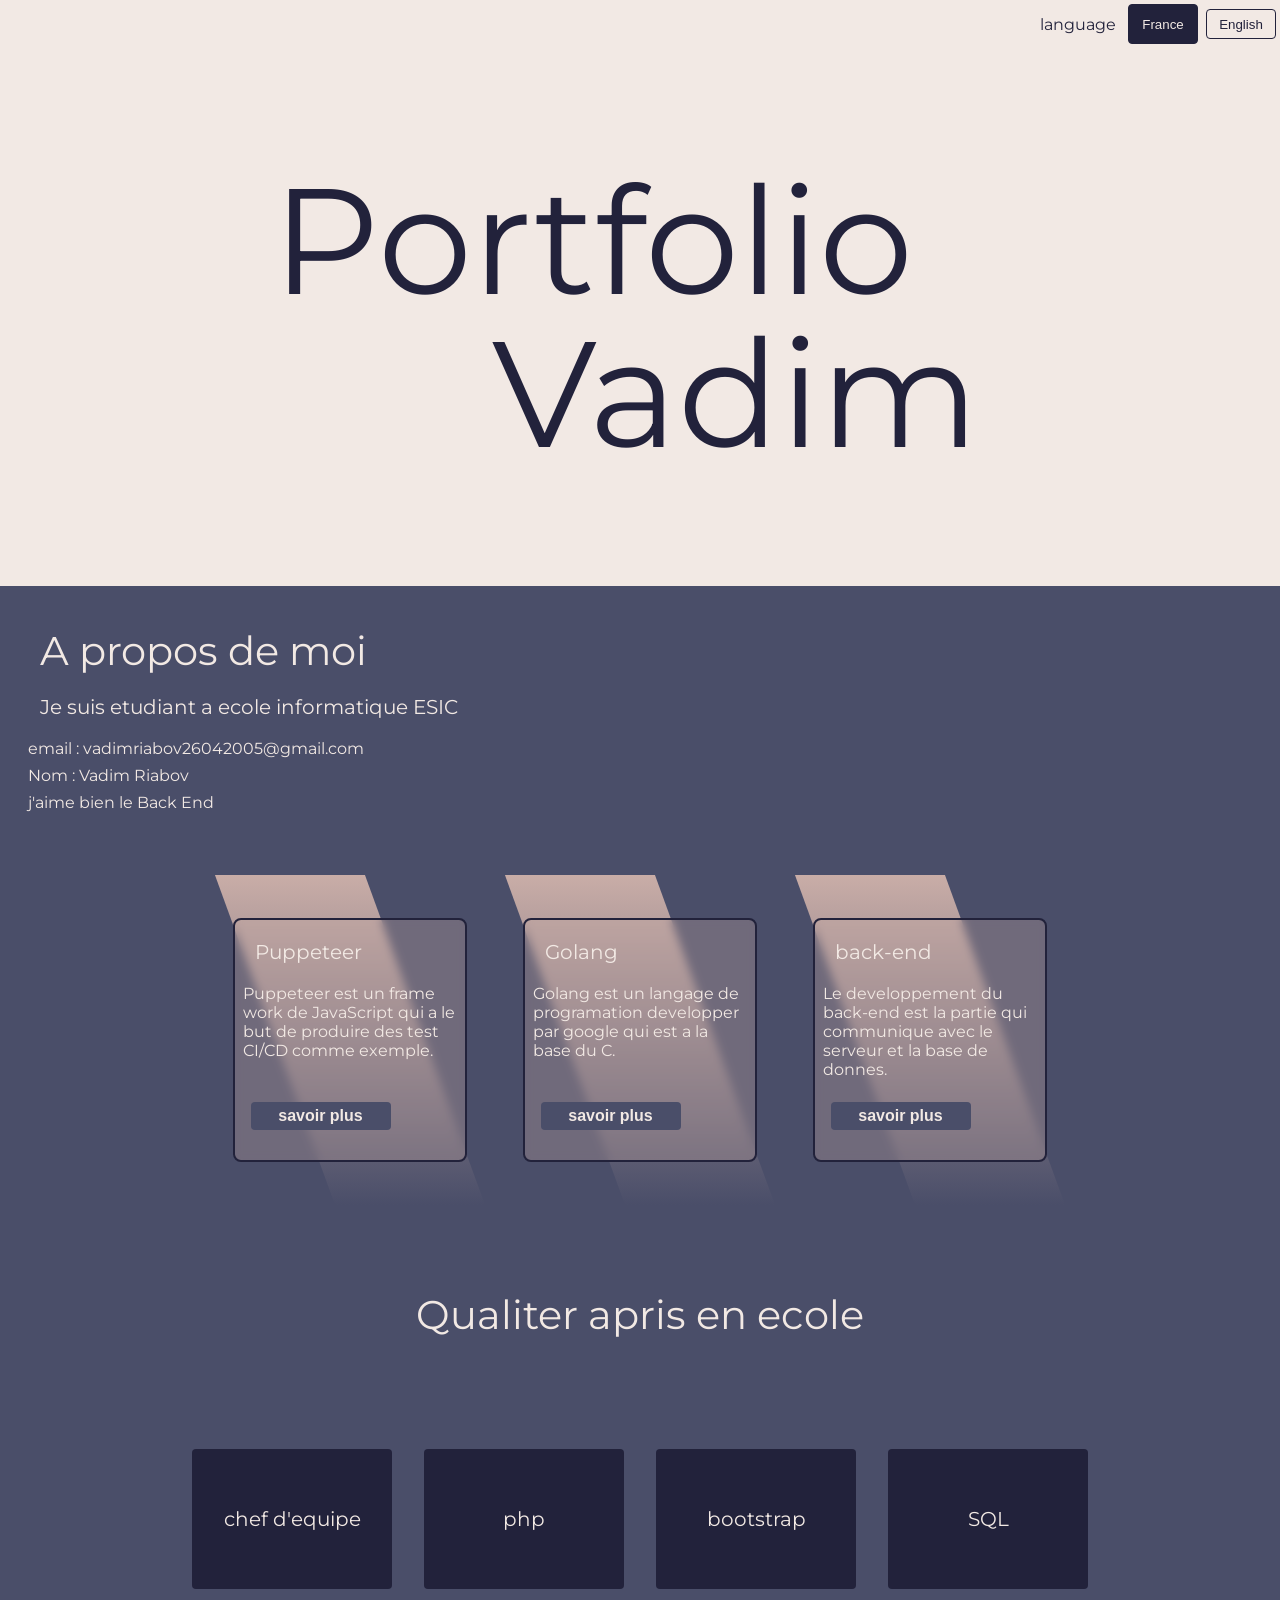
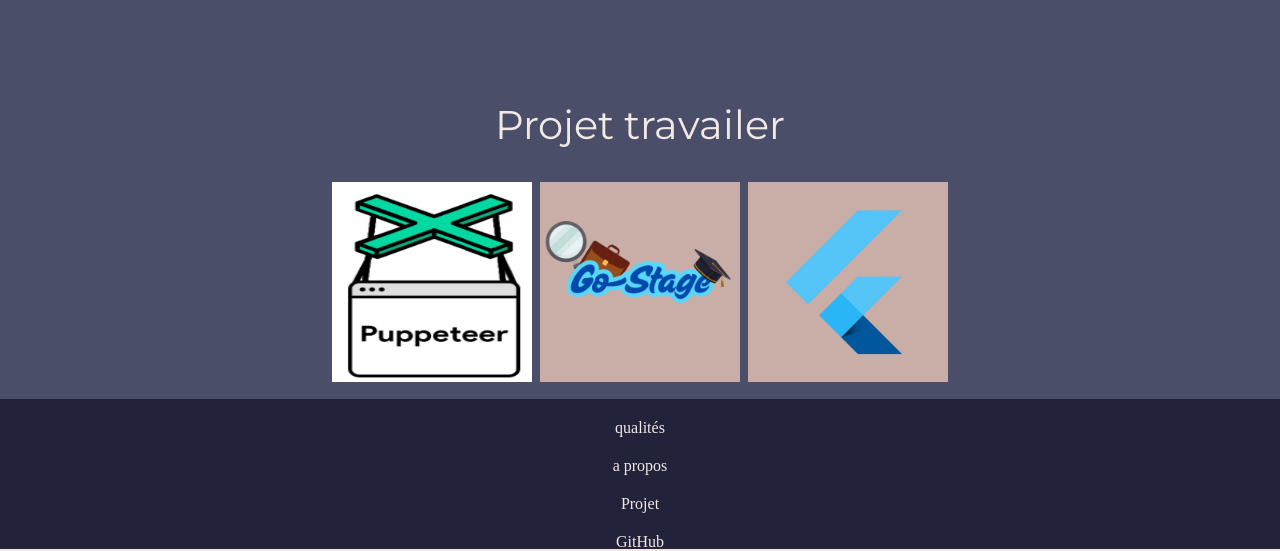
==== index.html @ f51e1f83 "first push" ====
<!DOCTYPE html>
<html lang="en">
  <head>
    <meta charset="UTF-8" />
    <meta name="viewport" content="width=device-width, initial-scale=1.0" />
    <title>Vadim | Portfolio</title>
    <link rel="stylesheet" href="style.css" />
    <link rel="preconnect" href="https://fonts.googleapis.com" />
    <link rel="preconnect" href="https://fonts.gstatic.com" crossorigin />
    <link
      href="https://fonts.googleapis.com/css2?family=Montserrat:ital,wght@0,100..900;1,100..900&display=swap"
      rel="stylesheet"
    />
  </head>
  <body>
    <header>
      <div class="language_div">
        <p class="language">language</p>
        <button
          class="lang-btn active"
          id="fr_button"
          onclick="switchLanguage('FR')"
        >
          France
        </button>
        <button class="lang-btn" id="en_button" onclick="switchLanguage('EN')">
          English
        </button>
      </div>
    </header>
    <div class="title">
      <h1 id="title"></h1>
      <h1 class="name">Vadim</h1>
    </div>

    <main>
      <div class="about_me_back">
        <h2 id="aboutMe"></h2>
        <h3 id="info"></h3>
        <p>email : vadimriabov26042005@gmail.com</p>
        <p id="name"></p>

        <p id="addInfo"></p>
      </div>
      <div class="effect_back1">
        <h2 id="effect_title_1"></h2>
        <div class="effect_parent">
          <div class="effect_card">
            <div class="paralel"></div>
            <div class="opacity_box">
              <h3>Puppeteer</h3>
              <p id="puppeteer_desc" class="p_effect_card"></p>
              <button class="effect_button"><h4 id="read_more"></h4></button>
            </div>
          </div>

          <div class="effect_card">
            <div class="paralel"></div>
            <div class="opacity_box">
              <h3>Golang</h3>
              <p id="golang_desc" class="p_effect_card"></p>
              <button class="effect_button"><h4 id="read_more2"></h4></button>
            </div>
          </div>

          <div class="effect_card">
            <div class="paralel"></div>
            <div class="opacity_box">
              <h3>back-end</h3>
              <p id="backend_desc" class="p_effect_card"></p>
              <button class="effect_button"><h4 id="read_more3"></h4></button>
            </div>
          </div>
        </div>
      </div>

      <div class="quality_back" id="qualiter">
        <h2 id="quality_title_2"></h2>
        <div class="quality_parent">
          <div class="quality"><h3 id="quality1"></h3></div>
          <div class="quality"><h3>php</h3></div>
          <div class="quality"><h3>bootstrap</h3></div>
          <div class="quality"><h3>SQL</h3></div>
        </div>
      </div>

      <div class="project_back" id="projet">
        <h2 id="worked_project"></h2>
        <div class="project_parent">
          <a href="/project/puppeteer_automated_test.html">
            <img
              src="/image/puppeteer_automated_test.png"
              alt="puppeteer logo"
            />
          </a>
          <a href="/project/go_stage.html">
            <img src="/image/gostage.png" alt="gostage logo" />
          </a>
          <a href="/project/clocker.html">
            <img src="/image/clocker.png" alt="clocker logo" />
          </a>
        </div>
      </div>
    </main>

    <footer>
      <li>
        <a id="quality" href="#qualiter" class="lii">qualiter</a>
      </li>
      <li>
        <a id="about" href="#aboutMe">a propos</a>
      </li>
      <li>
        <a id="project" href="#projet">Projet</a>
      </li>
      <li>
        <a id="GitHub" href="https://github.com/Vadim26042005">GitHub</a>
      </li>
    </footer>

    <script>
      const trans = {
        FR: {
          title: "Portfolio",
          aboutMe: "A propos de moi",
          info: "Je suis etudiant a ecole informatique ESIC",
          name: "Nom : Vadim Riabov",
          addInfo: "j'aime bien le Back End",

          quality_title_1: "Qualiter apris en entreprise",

          puppeteer_desc:
            "Puppeteer est un frame work de JavaScript qui a le but de produire des test CI/CD comme exemple.",
          golang_desc:
            "Golang est un langage de programation developper par google qui est a la base du C.",
          backend_desc:
            "Le developpement du back-end est la partie qui communique avec le serveur et la base de donnes.",

          quality_title_2: "Qualiter apris en ecole",
          quality1: "chef d'equipe",
          read_more: "savoir plus",
          read_more2: "savoir plus",
          read_more3: "savoir plus",

          worked_project: "Projet travailer",

          quality: "qualités",
          about: "a propos",
          projetct: "projets",
        },
        EN: {
          title: "Portfolio",
          aboutMe: "About me",
          info: "My name is Vadim I am student in ESIC",
          name: "Name : Vadim Riavoc",

          addInfo: "I like back-end",

          quality_title_1: "Quality aquired in company",

          puppeteer_desc:
            "Puppeteer is a javascript Framework that is designed for web scraping and for making UI test",
          golang_desc:
            "Golang is a google developped language that is based on C",
          backend_desc:
            "Developpement of the well structured back-end (Repositories, services, server and buisness logic)",

          quality_title_1: "Qualities aquired in copmany",
          quality_title_2: "Qualities aquired in school",
          read_more: "read more",
          read_more2: "read more",
          read_more3: "read more",

          worked_project: "Worked project",

          quality: "quality",
          about: "about",
          projetct: "project",
        },
      };

      function applyTrans(lang) {
        const t = trans[lang] || trans.FR;
        for (const id in t) {
          const el = document.getElementById(id);
          if (el) el.textContent = t[id];
        }
      }

      function switchLanguage(lang) {
        applyTrans(lang);
        const btnfr = document.getElementById("fr_button");
        const btnen = document.getElementById("en_button");

        // reset buttons
        btnfr.classList.remove("active");
        btnen.classList.remove("active");

        if (lang === "FR") {
          btnfr.classList.add("active");
        } else if (lang === "EN") {
          btnen.classList.add("active");
        }
      }
      document.addEventListener("DOMContentLoaded", function () {
        switchLanguage("FR");
      });
    </script>
  </body>
</html>
---- style.css ----
/* <weight>: Use a value from 100 to 900 */

body {
    background-color: #F2E9E4;
    margin: 0px;
}
footer {
    background-color: #22223B;
    height: 150px;
}
h1, h2, h3, p {
    color: #F2E9E4;
  font-family: "Montserrat", sans-serif;
  font-optical-sizing: auto;
  font-weight: 400;
  font-style: normal;
}
h1 {
      color: #22223B;
    font-size: 150px;
    display: flex;
    justify-content: center;
}
h2 {
    font-size: 40px;
    margin: 20px;
}
h3 {
    font-size: 20px;
    margin: 20px;
}
h4 {
    font-size: 16px;
    margin: 4px;
}
p {
    margin: 8px;
}
img {
    width: 200px;
    height: 200px;
    margin: 4px;
    background-color: #C9ADA7;
    transition: 0.3s;
}
img:hover {
    transition: 0.3s;
    height: 220px;
    width: 220px;
}
a {
    color: #F2E9E4;
    text-decoration: none;
    margin-top: 20px;
}
main{
    background-color: #4A4E69;
}
li{
    color: #F2E9E4;
    display: flex;
    justify-content: center;
}
.title{
    width: 1220px;

}



/* language */
.language {
    color: #22223B;
    display: flex;    
    justify-content: flex-end
}
.language_div{
    display: flex;
    justify-content: flex-end;
    align-items: center;
}
.lang-btn{
    background-color: #F2E9E4;
    border: solid 1px #22223B;
    width: 70px;
    height: 30px;
    border-radius: 4px;
    margin: 4px;
    cursor: pointer;
    transition: 0.5s;
    color: #22223B;
    text-align: center;
}
.lang-btn.active{
    background-color: #22223B;
    width: 70px;
    height: 40px;
    color: #F2E9E4;
    transition: 0.5s;
}





/* title */
.name {
    margin-top: -130px;
    margin-right: -250px;
}
#title {
    margin-right: 35px;
}


/* about back */
.about_me_back{
    padding: 20px;
}


/* effect card */
.effect_card {
    display: flex;
    justify-content: center;
    align-items: center;
    position: relative;
    max-width: 170px;
    margin: 70px;
}
.paralel {
    width: 150px;
    height: 330px;
    transform: skew(20deg);
    background: linear-gradient(#C9ADA7, #4A4E69);
    position: relative;
    transition: 0.3s;
}
.opacity_box {
    position: absolute;
    width: 230px;
    height: 240px;
    background-color: rgba(201, 173, 167, 0.3);
    backdrop-filter: blur(5px);
    border-radius: 8px;
    border: solid 2px;
    border-color: #22223B;
}
.effect_card:hover .paralel {
   width: 150px;
    height: 330px;
    transform: skew(0deg);
    background: linear-gradient(#C9ADA7, #4A4E69);
}
.effect_button {
    background-color: #4A4E69;
    color: #F2E9E4;
    border-radius: 4px;
    border: 0px;
    height: 28px;
    width: 140px;
    margin-left: 16px;
    cursor: pointer;
}
.effect_button:hover {
    background-color: #C9ADA7;
    color: #22223B;
}
.effect_button:hover h4 {
    color: #22223B;
}
.p_effect_card {
    height: 110px;
}
.effect_parent {
    display: flex;
    align-items: center;
    justify-content: space-around;
    height: 320px;
}
.effect_back1 {
    display: flex;
    flex-direction: column;
    align-items: center;
    background-color: #4A4E69;
    height: 430px;
}




/* quality divs */
.quality_back {
    display: flex;
    flex-direction: column;
    align-items: center;
    background-color: #4A4E69;
    height: 430px;
}
.quality_parent {
    display: flex;
    align-items: center;
    justify-content: space-around;
    height: 320px;
}
.quality {
    margin: 16px;
    width: 200px;
    height: 140px;
    background-color: #22223B;
    border-radius: 4px;
    transition: 0.3s;
    display: flex;
    align-items: center;
    justify-content: center;
}
.quality:hover {
    background-color: #C9ADA7;
    color: #22223B;
    box-shadow: 0px 0px 20px 4px #C9ADA7;
    transition: 0.3s;
}
.quality:hover h3 {
    color: #22223B;
}




/* project divs */
.discription{
    display: flex;
    padding: 16px;
}
.discription_text{
    display: flex;
}
.project_back {
    background-color: #4A4E69;
}
.project_parent {
    display: flex;
    align-items: center;
    justify-content: center;
    height: 250px;
}
.project_prop {
    display: flex;
    flex-direction: column;
}
.project_image {
    width: 200px;
    height: 200px;
    margin-right: 30px;
    background-color: #C9ADA7;
}
.project_image_gost {
    width: 400px;
    height: 200px;
    margin-right: 30px;
    background-color: #C9ADA7;
}
.project_image:hover{
    width: 400px;
    height: 400px;
}
.project_image_gost:hover{
    width: 800px;
    height: 400px;
}
.task{
    background-color: #22223B;
    border-radius: 4px;
    padding: 10px;
    margin: 12px;
}


/* footer */
.back_btn{
    font-family: "Montserrat", sans-serif;
    text-align: center;
    background-color: #C9ADA7;
    color: #22223B;
    cursor: pointer;
    text-decoration: none;
    border-radius: 4px;
    margin-top: 20px;
    margin-bottom: 20px;
    margin-right: 500px;
    margin-left: 500px;
    padding: 20px;
    transition: 0.3s;
}
.back_btn:hover{
    background-color: #22223B;
    color: #C9ADA7;
    transition: 0.3s;
}
.back_btn h3{
    margin: 8px;
}



/* language text */
#project_task {
  white-space: pre-line;
}
#worked_project {
    margin: 0px;
    display: flex;
    justify-content: center;
}



/* badass fk text */
.item1 h1{
  display: inline-block;
  margin: 0 2rem; /* spacing between texts */
  font-size: 3rem;
}
.marquee{
    width: 100%;
  height: 4rem;
    white-space: nowrap;
    position: relative;
    margin-bottom: 40px;
}
.marquee-inner {
  display: inline-block;
  padding-left: 100%; /* pushes text off screen at start */
  animation: marquee 10s linear infinite;
}
.item1, .item2, .item3 {
    display: inline-block;
    position: absolute;
    top: 0;
    left: 0;
    font-size: 3rem;
    opacity: 0; /* caché par défaut */
    animation-fill-mode: both; /* garde les styles du début et de la fin */
}
.item1{
    animation: move-right 8s linear infinite;
    font-weight: 600;
}
.item2{
    font-weight: 300;
    animation: move-left 12s linear infinite;
}
.item3{
    font-weight: 900;
  animation: move-right 10s linear infinite;
}
  @keyframes move-right{
    0%{
        opacity: 0;
        transform: translateX(1920px);
    }
    0.1%{
        opacity:1
    }
    100%{
        opacity: 1;
        transform: translateX(-350px)
    }
}
@keyframes move-left{
    0%{
        opacity: 0;
        transform: translateX(-350px);
    }
    0.1%{
        opacity:1
    }
    100%{
        opacity: 1;
        transform: translateX(1920px)
    }
}
.delay1{
    animation-delay:1.6s
}
.delay2{
    animation-delay:3.2s
}
.delay3{
    animation-delay:4.6s
}
.delay4{
    animation-delay:6.4s
}
.delay4{
    animation-delay:6.4s
}

.delay1_2{
    animation-delay:2.4s
}
.delay2_2{
    animation-delay:4.6s
}
.delay3_2{
    animation-delay:7s
}
.delay4_2{
    animation-delay:9.4s
}
.delay4_2{
    animation-delay:9.4s
}

.delay1_3{
    animation-delay:2.5s
}
.delay2_3{
    animation-delay:5s
}
.delay3_3{
    animation-delay:7.5s
}
.delay4_3{
    animation-delay:10s
}
.delay4_3{
    animation-delay:12.5s
}
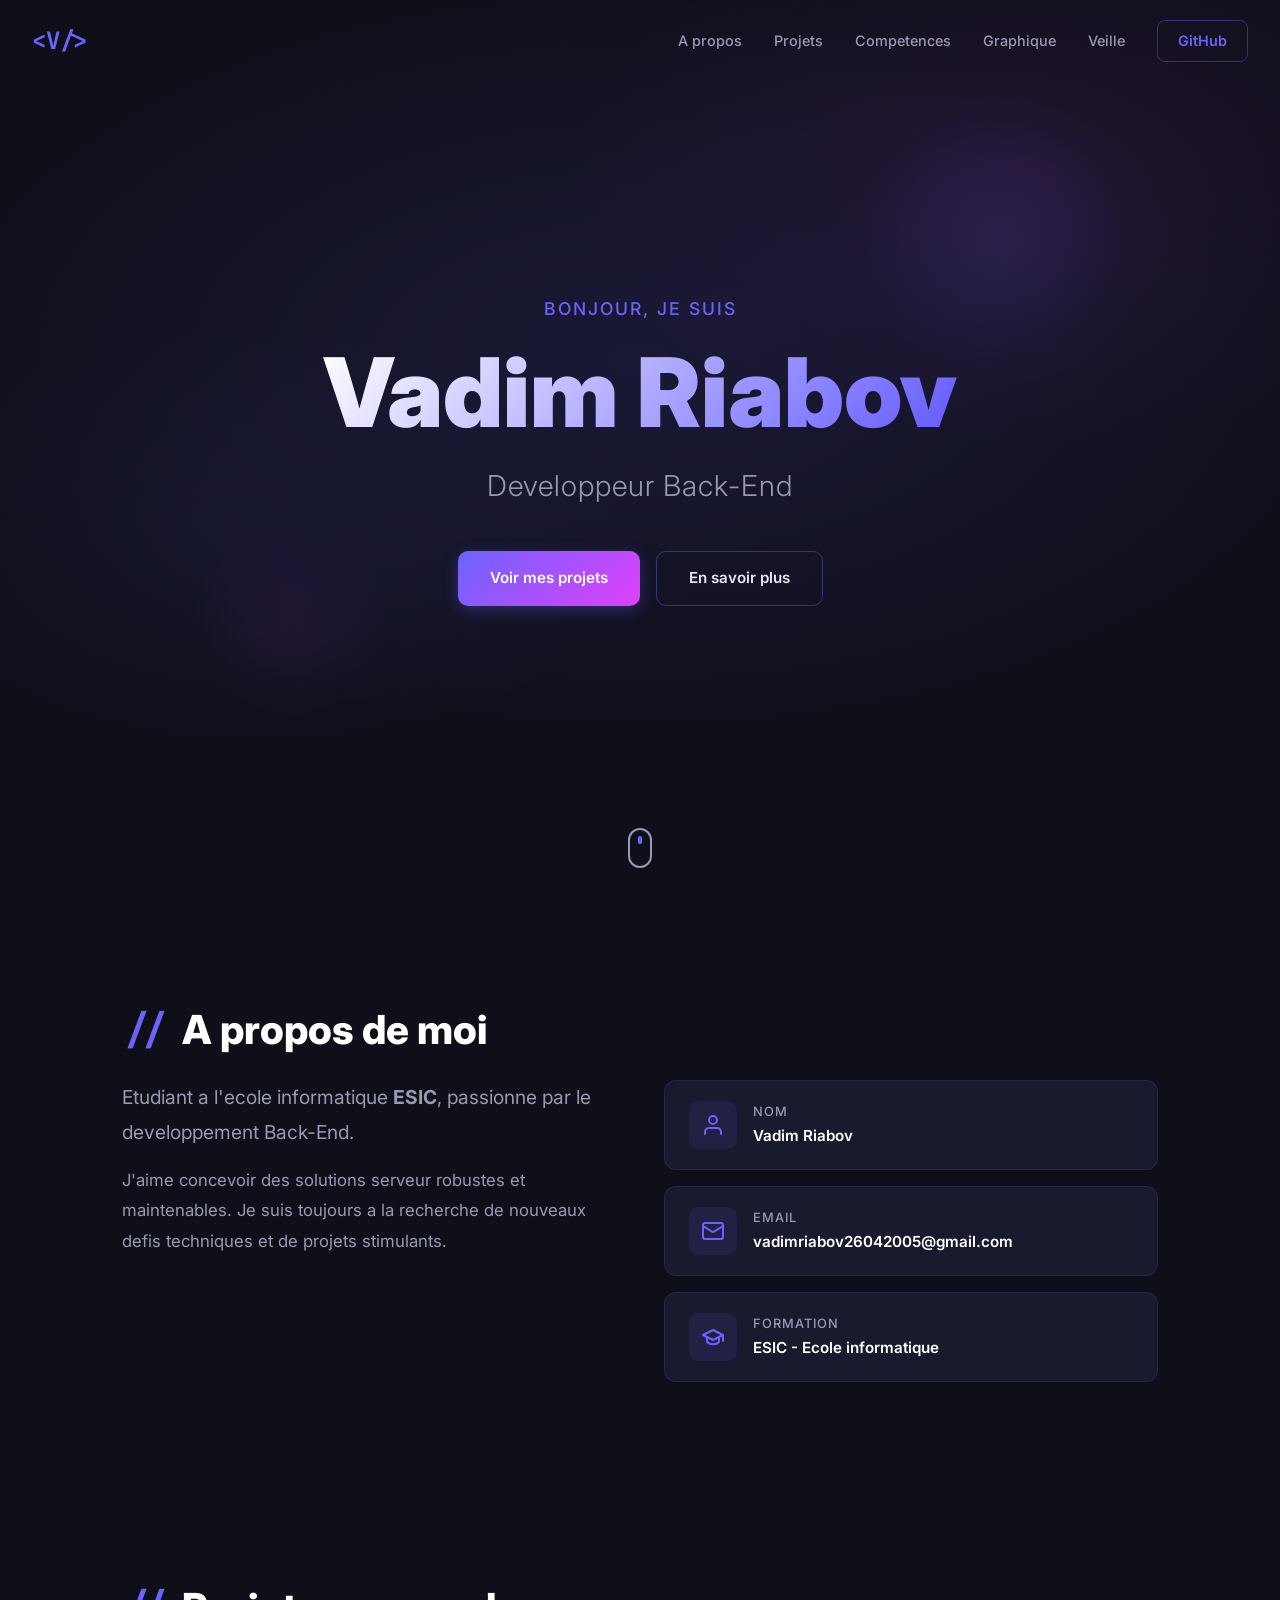
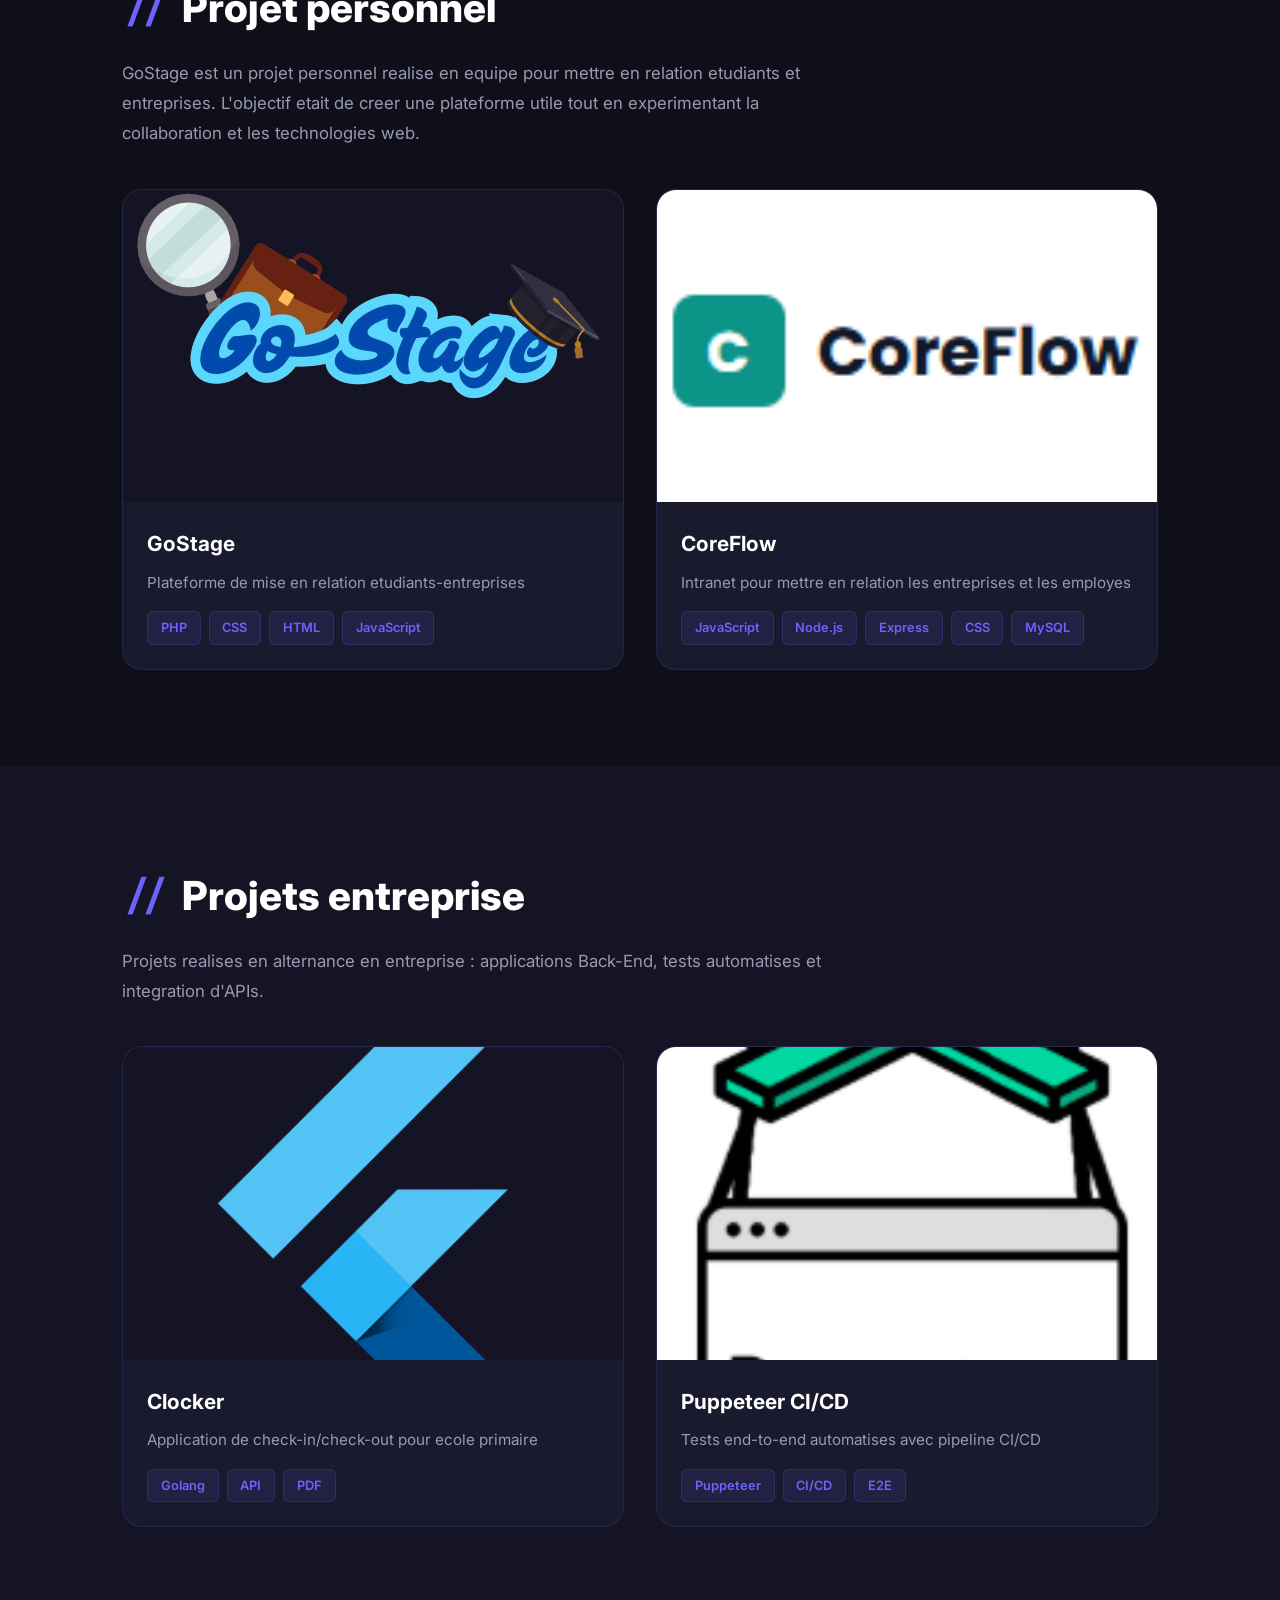
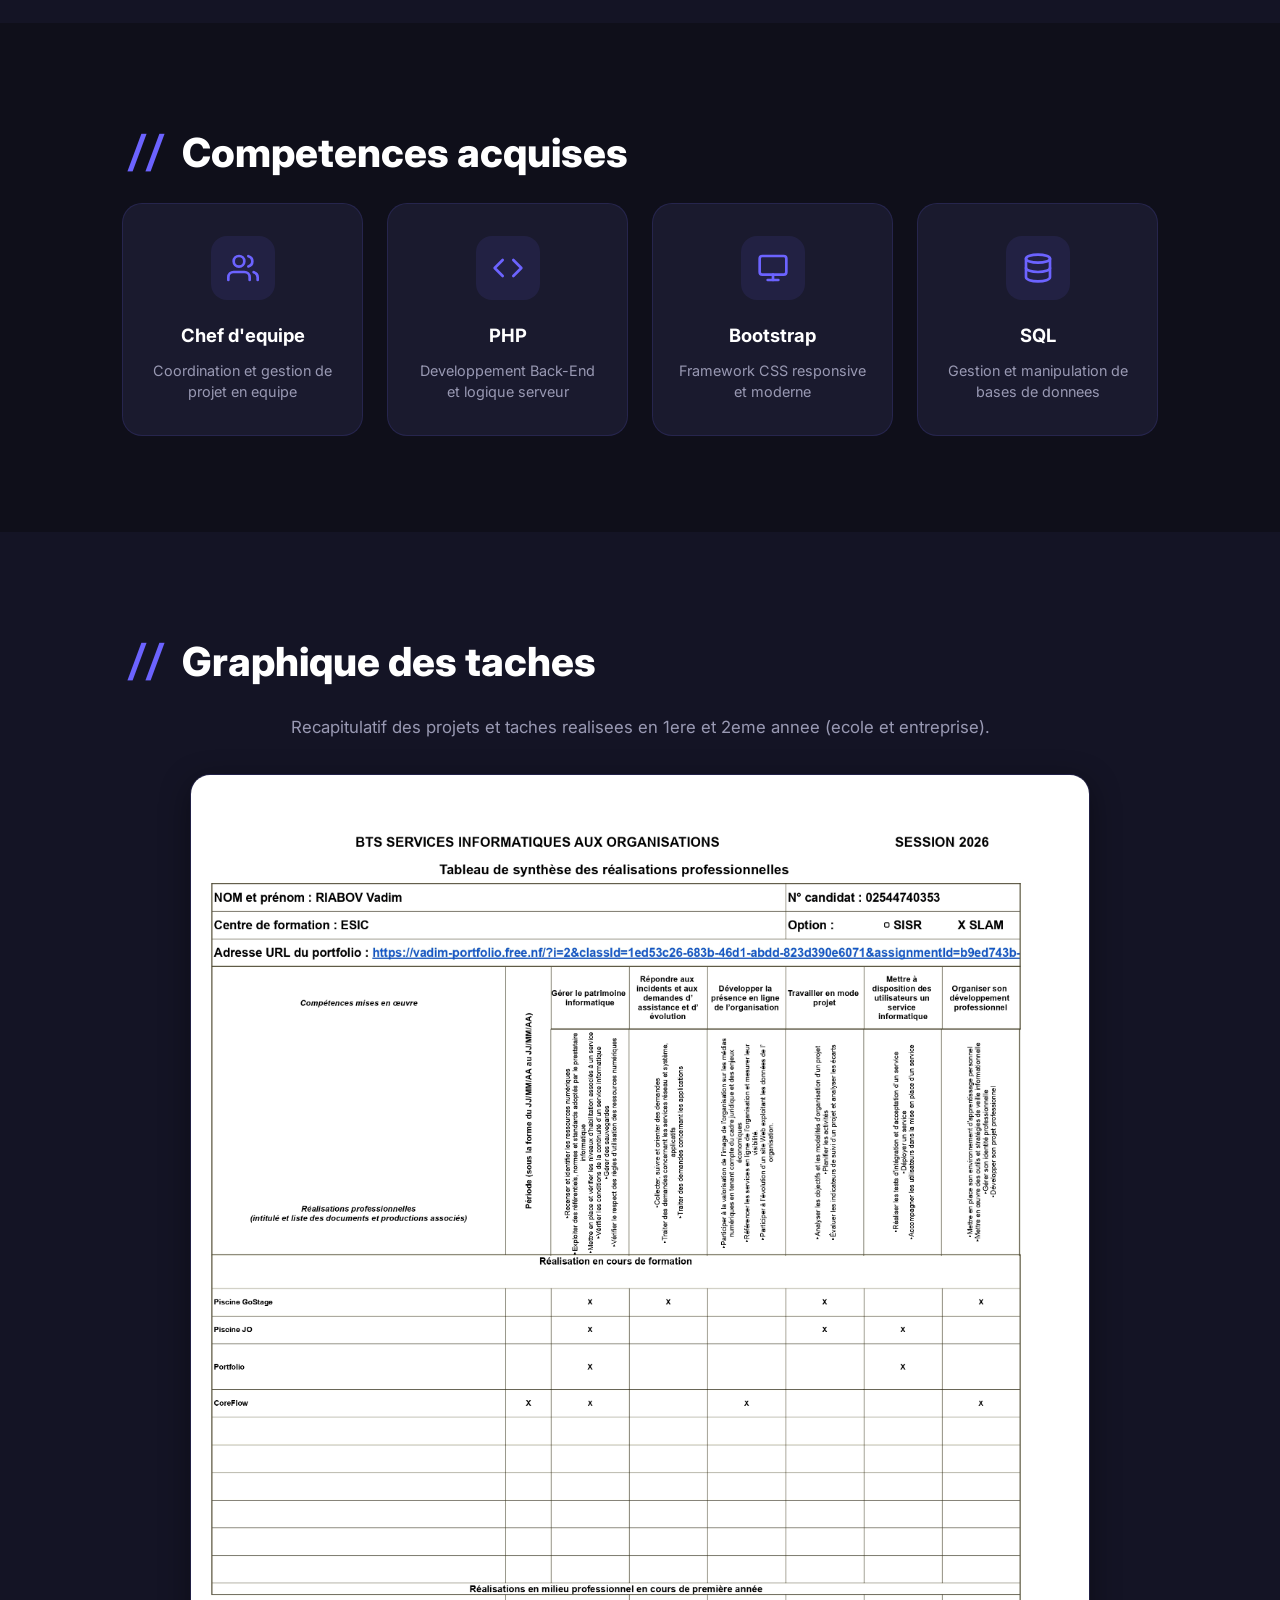
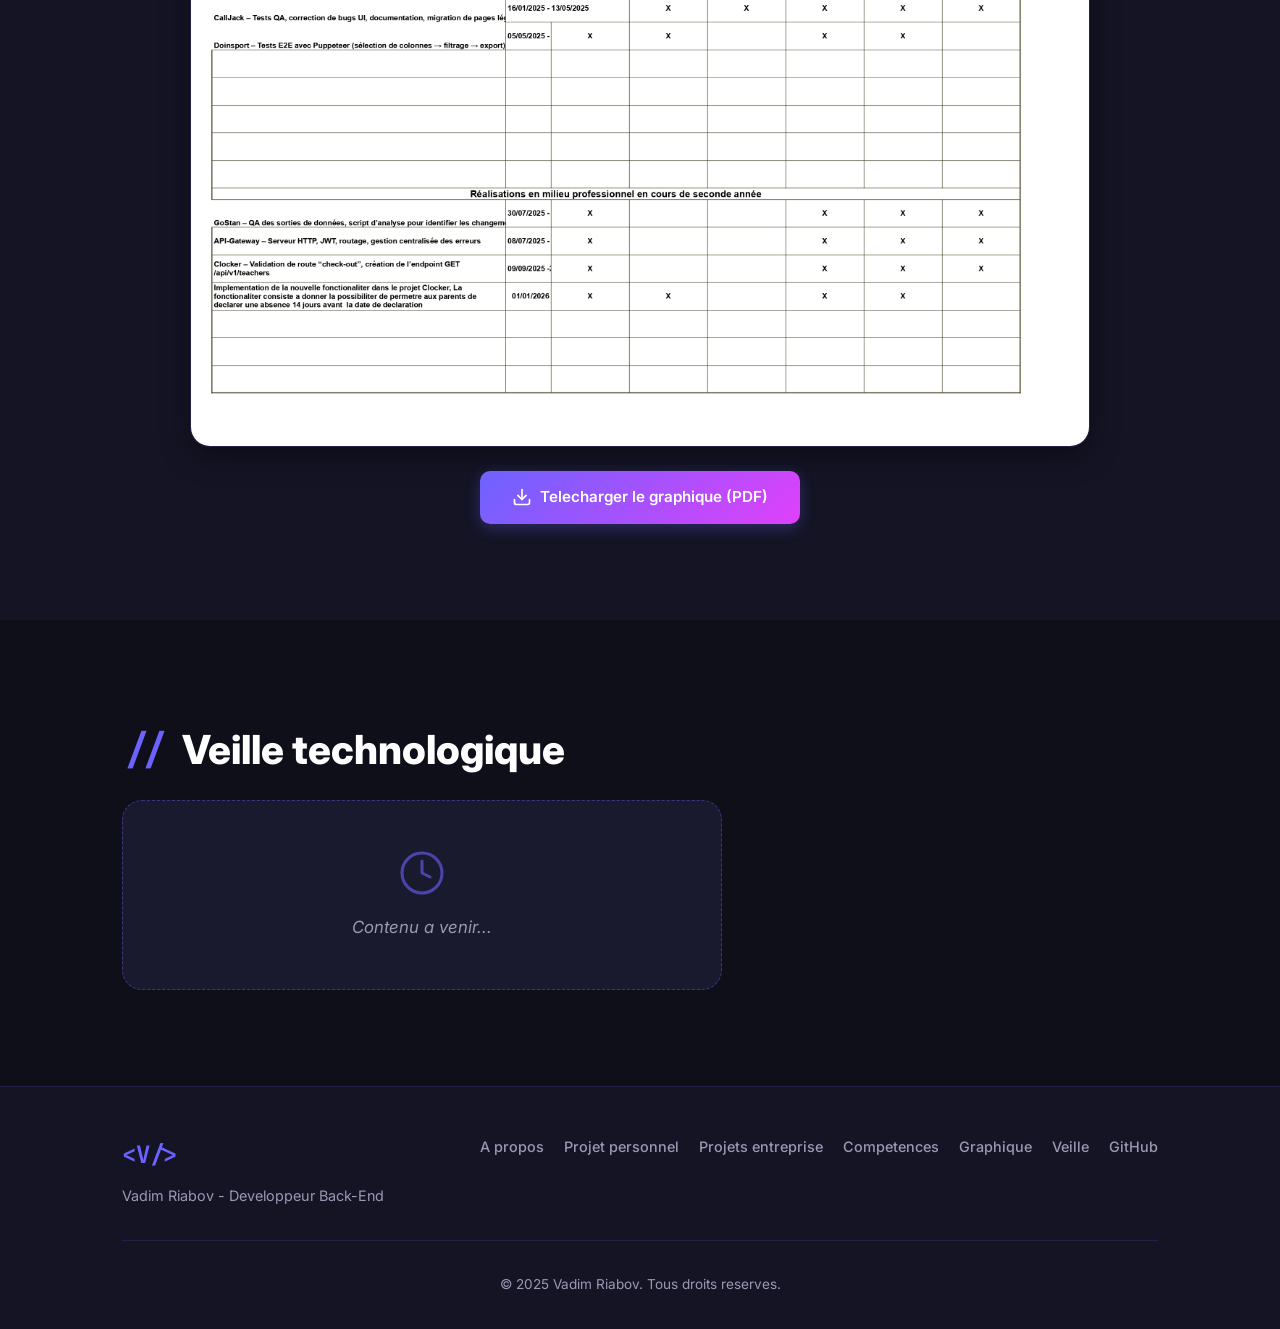
==== commit 4d6add4d: "refactor: remove lang option, now portfolio is prettier" ====
--- a/index.html
+++ b/index.html
@@ -1,210 +1,325 @@
 <!DOCTYPE html>
-<html lang="en">
+<html lang="fr">
   <head>
     <meta charset="UTF-8" />
     <meta name="viewport" content="width=device-width, initial-scale=1.0" />
-    <title>Vadim | Portfolio</title>
+    <title>Vadim Riabov | Portfolio</title>
     <link rel="stylesheet" href="style.css" />
     <link rel="preconnect" href="https://fonts.googleapis.com" />
     <link rel="preconnect" href="https://fonts.gstatic.com" crossorigin />
     <link
-      href="https://fonts.googleapis.com/css2?family=Montserrat:ital,wght@0,100..900;1,100..900&display=swap"
+      href="https://fonts.googleapis.com/css2?family=Inter:wght@300;400;500;600;700;800;900&family=JetBrains+Mono:wght@400;500;700&display=swap"
       rel="stylesheet"
     />
   </head>
   <body>
-    <header>
-      <div class="language_div">
-        <p class="language">language</p>
-        <button
-          class="lang-btn active"
-          id="fr_button"
-          onclick="switchLanguage('FR')"
-        >
-          France
-        </button>
-        <button class="lang-btn" id="en_button" onclick="switchLanguage('EN')">
-          English
-        </button>
+    <!-- Navbar -->
+    <nav class="navbar" id="navbar">
+      <a href="#" class="nav-logo">&lt;V/&gt;</a>
+      <div class="nav-links">
+        <a href="#aboutMe">A propos</a>
+        <a href="#projet-personnel">Projets</a>
+        <a href="#qualiter">Competences</a>
+        <a href="#graph">Graphique</a>
+        <a href="#veille">Veille</a>
+        <a href="https://github.com/Vadim26042005" target="_blank" rel="noopener" class="nav-github">GitHub</a>
+      </div>
+      <button class="nav-toggle" id="navToggle" aria-label="Menu">
+        <span></span>
+        <span></span>
+        <span></span>
+      </button>
+    </nav>
+
+    <!-- Hero Section -->
+    <header class="hero" id="hero">
+      <div class="hero-bg"></div>
+      <div class="hero-content">
+        <p class="hero-greeting fade-up">Bonjour, je suis</p>
+        <h1 class="hero-name fade-up delay-1">Vadim Riabov</h1>
+        <p class="hero-role fade-up delay-2">Developpeur Back-End</p>
+        <div class="hero-cta fade-up delay-3">
+          <a href="#projet-personnel" class="btn btn-primary">Voir mes projets</a>
+          <a href="#aboutMe" class="btn btn-outline">En savoir plus</a>
+        </div>
+      </div>
+      <div class="hero-scroll">
+        <div class="scroll-indicator"></div>
       </div>
     </header>
-    <div class="title">
-      <h1 id="title"></h1>
-      <h1 class="name">Vadim</h1>
-    </div>
 
     <main>
-      <div class="about_me_back">
-        <h2 id="aboutMe"></h2>
-        <h3 id="info"></h3>
-        <p>email : vadimriabov26042005@gmail.com</p>
-        <p id="name"></p>
-
-        <p id="addInfo"></p>
+      <!-- About Me -->
+      <section class="section about-section" id="aboutMe">
+        <div class="container">
+          <h2 class="section-title fade-up">
+            <span class="title-accent">//</span> A propos de moi
+          </h2>
+          <div class="about-grid">
+            <div class="about-text fade-up delay-1">
+              <p class="about-intro">Etudiant a l'ecole informatique <strong>ESIC</strong>, passionne par le developpement Back-End.</p>
+              <p>J'aime concevoir des solutions serveur robustes et maintenables. Je suis toujours a la recherche de nouveaux defis techniques et de projets stimulants.</p>
+            </div>
+            <div class="about-info fade-up delay-2">
+              <div class="info-card">
+                <div class="info-icon">
+                  <svg width="24" height="24" viewBox="0 0 24 24" fill="none" stroke="currentColor" stroke-width="2" stroke-linecap="round" stroke-linejoin="round"><path d="M20 21v-2a4 4 0 0 0-4-4H8a4 4 0 0 0-4 4v2"/><circle cx="12" cy="7" r="4"/></svg>
+                </div>
+                <div>
+                  <span class="info-label">Nom</span>
+                  <span class="info-value">Vadim Riabov</span>
+                </div>
+              </div>
+              <div class="info-card">
+                <div class="info-icon">
+                  <svg width="24" height="24" viewBox="0 0 24 24" fill="none" stroke="currentColor" stroke-width="2" stroke-linecap="round" stroke-linejoin="round"><rect x="2" y="4" width="20" height="16" rx="2"/><path d="m22 7-8.97 5.7a1.94 1.94 0 0 1-2.06 0L2 7"/></svg>
+                </div>
+                <div>
+                  <span class="info-label">Email</span>
+                  <span class="info-value">vadimriabov26042005@gmail.com</span>
+                </div>
+              </div>
+              <div class="info-card">
+                <div class="info-icon">
+                  <svg width="24" height="24" viewBox="0 0 24 24" fill="none" stroke="currentColor" stroke-width="2" stroke-linecap="round" stroke-linejoin="round"><path d="M22 10v6M2 10l10-5 10 5-10 5z"/><path d="M6 12v5c3 3 9 3 12 0v-5"/></svg>
+                </div>
+                <div>
+                  <span class="info-label">Formation</span>
+                  <span class="info-value">ESIC - Ecole informatique</span>
+                </div>
+              </div>
+            </div>
+          </div>
+        </div>
+      </section>
+
+      <!-- Personal Project -->
+      <section class="section projects-section" id="projet-personnel">
+        <div class="container">
+          <h2 class="section-title fade-up">
+            <span class="title-accent">//</span> Projet personnel
+          </h2>
+          <p class="section-desc fade-up delay-1">GoStage est un projet personnel realise en equipe pour mettre en relation etudiants et entreprises. L'objectif etait de creer une plateforme utile tout en experimentant la collaboration et les technologies web.</p>
+          <div class="projects-grid two-col fade-up delay-2">
+            <a href="project/go_stage.html" class="project-card featured">
+              <div class="card-image">
+                <img src="image/gostage.png" alt="GoStage" />
+                <div class="card-overlay">
+                  <span class="card-view">Voir le projet</span>
+                </div>
+              </div>
+              <div class="card-content">
+                <h3>GoStage</h3>
+                <p>Plateforme de mise en relation etudiants-entreprises</p>
+                <div class="card-tags">
+                  <span class="tag">PHP</span>
+                  <span class="tag">CSS</span>
+                  <span class="tag">HTML</span>
+                  <span class="tag">JavaScript</span>
+                </div>
+              </div>
+            </a>
+
+            <a href="project/coreflow.html" class="project-card featured">
+              <div class="card-image">
+                <img src="image/coreFlowLogo.png" alt="CoreFlow logo" />
+                <div class="card-overlay">
+                  <span class="card-view">Voir le projet</span>
+                </div>
+              </div>
+              <div class="card-content">
+                <h3>CoreFlow</h3>
+                <p>Intranet pour mettre en relation les entreprises et les employes</p>
+                <div class="card-tags">
+                  <span class="tag">JavaScript</span>
+                  <span class="tag">Node.js</span>
+                  <span class="tag">Express</span>
+                  <span class="tag">CSS</span>
+                  <span class="tag">MySQL</span>
+                </div>
+              </div>
+            </a>
+          </div>
+        </div>
+      </section>
+
+      <!-- Company Projects -->
+      <section class="section projects-section alt-bg" id="projet-entreprise">
+        <div class="container">
+          <h2 class="section-title fade-up">
+            <span class="title-accent">//</span> Projets entreprise
+          </h2>
+          <p class="section-desc fade-up delay-1">Projets realises en alternance en entreprise : applications Back-End, tests automatises et integration d'APIs.</p>
+          <div class="projects-grid two-col fade-up delay-2">
+            <a href="project/clocker.html" class="project-card">
+              <div class="card-image">
+                <img src="image/clocker.png" alt="Clocker" />
+                <div class="card-overlay">
+                  <span class="card-view">Voir le projet</span>
+                </div>
+              </div>
+              <div class="card-content">
+                <h3>Clocker</h3>
+                <p>Application de check-in/check-out pour ecole primaire</p>
+                <div class="card-tags">
+                  <span class="tag">Golang</span>
+                  <span class="tag">API</span>
+                  <span class="tag">PDF</span>
+                </div>
+              </div>
+            </a>
+            <a href="project/puppeteer_automated_test.html" class="project-card">
+              <div class="card-image">
+                <img src="image/puppeteer_automated_test.png" alt="Puppeteer CI/CD" />
+                <div class="card-overlay">
+                  <span class="card-view">Voir le projet</span>
+                </div>
+              </div>
+              <div class="card-content">
+                <h3>Puppeteer CI/CD</h3>
+                <p>Tests end-to-end automatises avec pipeline CI/CD</p>
+                <div class="card-tags">
+                  <span class="tag">Puppeteer</span>
+                  <span class="tag">CI/CD</span>
+                  <span class="tag">E2E</span>
+                </div>
+              </div>
+            </a>
+          </div>
+        </div>
+      </section>
+
+      <!-- Skills -->
+      <section class="section skills-section" id="qualiter">
+        <div class="container">
+          <h2 class="section-title fade-up">
+            <span class="title-accent">//</span> Competences acquises
+          </h2>
+          <div class="skills-grid fade-up delay-1">
+            <div class="skill-card">
+              <div class="skill-icon">
+                <svg width="32" height="32" viewBox="0 0 24 24" fill="none" stroke="currentColor" stroke-width="2" stroke-linecap="round" stroke-linejoin="round"><path d="M17 21v-2a4 4 0 0 0-4-4H5a4 4 0 0 0-4 4v2"/><circle cx="9" cy="7" r="4"/><path d="M23 21v-2a4 4 0 0 0-3-3.87"/><path d="M16 3.13a4 4 0 0 1 0 7.75"/></svg>
+              </div>
+              <h3>Chef d'equipe</h3>
+              <p>Coordination et gestion de projet en equipe</p>
+            </div>
+            <div class="skill-card">
+              <div class="skill-icon">
+                <svg width="32" height="32" viewBox="0 0 24 24" fill="none" stroke="currentColor" stroke-width="2" stroke-linecap="round" stroke-linejoin="round"><polyline points="16 18 22 12 16 6"/><polyline points="8 6 2 12 8 18"/></svg>
+              </div>
+              <h3>PHP</h3>
+              <p>Developpement Back-End et logique serveur</p>
+            </div>
+            <div class="skill-card">
+              <div class="skill-icon">
+                <svg width="32" height="32" viewBox="0 0 24 24" fill="none" stroke="currentColor" stroke-width="2" stroke-linecap="round" stroke-linejoin="round"><rect x="2" y="3" width="20" height="14" rx="2"/><line x1="8" y1="21" x2="16" y2="21"/><line x1="12" y1="17" x2="12" y2="21"/></svg>
+              </div>
+              <h3>Bootstrap</h3>
+              <p>Framework CSS responsive et moderne</p>
+            </div>
+            <div class="skill-card">
+              <div class="skill-icon">
+                <svg width="32" height="32" viewBox="0 0 24 24" fill="none" stroke="currentColor" stroke-width="2" stroke-linecap="round" stroke-linejoin="round"><ellipse cx="12" cy="5" rx="9" ry="3"/><path d="M21 12c0 1.66-4 3-9 3s-9-1.34-9-3"/><path d="M3 5v14c0 1.66 4 3 9 3s9-1.34 9-3V5"/></svg>
+              </div>
+              <h3>SQL</h3>
+              <p>Gestion et manipulation de bases de donnees</p>
+            </div>
+          </div>
+        </div>
+      </section>
+
+      <!-- Graph -->
+      <section class="section graph-section alt-bg" id="graph">
+        <div class="container">
+          <h2 class="section-title fade-up">
+            <span class="title-accent">//</span> Graphique des taches
+          </h2>
+          <div class="graph-content fade-up delay-1">
+            <p>Recapitulatif des projets et taches realisees en 1ere et 2eme annee (ecole et entreprise).</p>
+            <a href="documents/graph.pdf" class="graph-image-link" download title="Telecharger le graphique">
+              <img src="documents/graph.jpg" alt="Graphique des taches - projets et activites 1ere et 2eme annee" class="graph-image" />
+            </a>
+            <a href="documents/graph.pdf" class="btn btn-primary graph-download" download>
+              <svg width="20" height="20" viewBox="0 0 24 24" fill="none" stroke="currentColor" stroke-width="2" stroke-linecap="round" stroke-linejoin="round"><path d="M21 15v4a2 2 0 0 1-2 2H5a2 2 0 0 1-2-2v-4"/><polyline points="7 10 12 15 17 10"/><line x1="12" y1="15" x2="12" y2="3"/></svg>
+              Telecharger le graphique (PDF)
+            </a>
+          </div>
+        </div>
+      </section>
+
+      <!-- Veille -->
+      <section class="section veille-section" id="veille">
+        <div class="container">
+          <h2 class="section-title fade-up">
+            <span class="title-accent">//</span> Veille technologique
+          </h2>
+          <div class="veille-content fade-up delay-1">
+            <div class="veille-placeholder">
+              <svg width="48" height="48" viewBox="0 0 24 24" fill="none" stroke="currentColor" stroke-width="1.5" stroke-linecap="round" stroke-linejoin="round"><circle cx="12" cy="12" r="10"/><path d="M12 6v6l4 2"/></svg>
+              <p>Contenu a venir...</p>
+            </div>
+          </div>
+        </div>
+      </section>
+    </main>
+
+    <!-- Footer -->
+    <footer class="footer">
+      <div class="container">
+        <div class="footer-content">
+          <div class="footer-brand">
+            <span class="footer-logo">&lt;V/&gt;</span>
+            <p>Vadim Riabov - Developpeur Back-End</p>
+          </div>
+          <nav class="footer-nav">
+            <a href="#aboutMe">A propos</a>
+            <a href="#projet-personnel">Projet personnel</a>
+            <a href="#projet-entreprise">Projets entreprise</a>
+            <a href="#qualiter">Competences</a>
+            <a href="#graph">Graphique</a>
+            <a href="#veille">Veille</a>
+            <a href="https://github.com/Vadim26042005" target="_blank" rel="noopener">GitHub</a>
+          </nav>
+        </div>
+        <div class="footer-bottom">
+          <p>&copy; 2025 Vadim Riabov. Tous droits reserves.</p>
+        </div>
       </div>
-      <div class="effect_back1">
-        <h2 id="effect_title_1"></h2>
-        <div class="effect_parent">
-          <div class="effect_card">
-            <div class="paralel"></div>
-            <div class="opacity_box">
-              <h3>Puppeteer</h3>
-              <p id="puppeteer_desc" class="p_effect_card"></p>
-              <button class="effect_button"><h4 id="read_more"></h4></button>
-            </div>
-          </div>
-
-          <div class="effect_card">
-            <div class="paralel"></div>
-            <div class="opacity_box">
-              <h3>Golang</h3>
-              <p id="golang_desc" class="p_effect_card"></p>
-              <button class="effect_button"><h4 id="read_more2"></h4></button>
-            </div>
-          </div>
-
-          <div class="effect_card">
-            <div class="paralel"></div>
-            <div class="opacity_box">
-              <h3>back-end</h3>
-              <p id="backend_desc" class="p_effect_card"></p>
-              <button class="effect_button"><h4 id="read_more3"></h4></button>
-            </div>
-          </div>
-        </div>
-      </div>
-
-      <div class="quality_back" id="qualiter">
-        <h2 id="quality_title_2"></h2>
-        <div class="quality_parent">
-          <div class="quality"><h3 id="quality1"></h3></div>
-          <div class="quality"><h3>php</h3></div>
-          <div class="quality"><h3>bootstrap</h3></div>
-          <div class="quality"><h3>SQL</h3></div>
-        </div>
-      </div>
-
-      <div class="project_back" id="projet">
-        <h2 id="worked_project"></h2>
-        <div class="project_parent">
-          <a href="/project/puppeteer_automated_test.html">
-            <img
-              src="/image/puppeteer_automated_test.png"
-              alt="puppeteer logo"
-            />
-          </a>
-          <a href="/project/go_stage.html">
-            <img src="/image/gostage.png" alt="gostage logo" />
-          </a>
-          <a href="/project/clocker.html">
-            <img src="/image/clocker.png" alt="clocker logo" />
-          </a>
-        </div>
-      </div>
-    </main>
-
-    <footer>
-      <li>
-        <a id="quality" href="#qualiter" class="lii">qualiter</a>
-      </li>
-      <li>
-        <a id="about" href="#aboutMe">a propos</a>
-      </li>
-      <li>
-        <a id="project" href="#projet">Projet</a>
-      </li>
-      <li>
-        <a id="GitHub" href="https://github.com/Vadim26042005">GitHub</a>
-      </li>
     </footer>
 
     <script>
-      const trans = {
-        FR: {
-          title: "Portfolio",
-          aboutMe: "A propos de moi",
-          info: "Je suis etudiant a ecole informatique ESIC",
-          name: "Nom : Vadim Riabov",
-          addInfo: "j'aime bien le Back End",
-
-          quality_title_1: "Qualiter apris en entreprise",
-
-          puppeteer_desc:
-            "Puppeteer est un frame work de JavaScript qui a le but de produire des test CI/CD comme exemple.",
-          golang_desc:
-            "Golang est un langage de programation developper par google qui est a la base du C.",
-          backend_desc:
-            "Le developpement du back-end est la partie qui communique avec le serveur et la base de donnes.",
-
-          quality_title_2: "Qualiter apris en ecole",
-          quality1: "chef d'equipe",
-          read_more: "savoir plus",
-          read_more2: "savoir plus",
-          read_more3: "savoir plus",
-
-          worked_project: "Projet travailer",
-
-          quality: "qualités",
-          about: "a propos",
-          projetct: "projets",
-        },
-        EN: {
-          title: "Portfolio",
-          aboutMe: "About me",
-          info: "My name is Vadim I am student in ESIC",
-          name: "Name : Vadim Riavoc",
-
-          addInfo: "I like back-end",
-
-          quality_title_1: "Quality aquired in company",
-
-          puppeteer_desc:
-            "Puppeteer is a javascript Framework that is designed for web scraping and for making UI test",
-          golang_desc:
-            "Golang is a google developped language that is based on C",
-          backend_desc:
-            "Developpement of the well structured back-end (Repositories, services, server and buisness logic)",
-
-          quality_title_1: "Qualities aquired in copmany",
-          quality_title_2: "Qualities aquired in school",
-          read_more: "read more",
-          read_more2: "read more",
-          read_more3: "read more",
-
-          worked_project: "Worked project",
-
-          quality: "quality",
-          about: "about",
-          projetct: "project",
-        },
-      };
-
-      function applyTrans(lang) {
-        const t = trans[lang] || trans.FR;
-        for (const id in t) {
-          const el = document.getElementById(id);
-          if (el) el.textContent = t[id];
-        }
-      }
-
-      function switchLanguage(lang) {
-        applyTrans(lang);
-        const btnfr = document.getElementById("fr_button");
-        const btnen = document.getElementById("en_button");
-
-        // reset buttons
-        btnfr.classList.remove("active");
-        btnen.classList.remove("active");
-
-        if (lang === "FR") {
-          btnfr.classList.add("active");
-        } else if (lang === "EN") {
-          btnen.classList.add("active");
-        }
-      }
-      document.addEventListener("DOMContentLoaded", function () {
-        switchLanguage("FR");
+      // Navbar scroll effect
+      const navbar = document.getElementById('navbar');
+      window.addEventListener('scroll', () => {
+        navbar.classList.toggle('scrolled', window.scrollY > 50);
       });
+
+      // Mobile menu toggle
+      const navToggle = document.getElementById('navToggle');
+      const navLinks = document.querySelector('.nav-links');
+      navToggle.addEventListener('click', () => {
+        navToggle.classList.toggle('active');
+        navLinks.classList.toggle('active');
+      });
+
+      // Close mobile menu on link click
+      navLinks.querySelectorAll('a').forEach(link => {
+        link.addEventListener('click', () => {
+          navToggle.classList.remove('active');
+          navLinks.classList.remove('active');
+        });
+      });
+
+      // Scroll animations using IntersectionObserver
+      const observer = new IntersectionObserver((entries) => {
+        entries.forEach(entry => {
+          if (entry.isIntersecting) {
+            entry.target.classList.add('visible');
+          }
+        });
+      }, { threshold: 0.1, rootMargin: '0px 0px -50px 0px' });
+
+      document.querySelectorAll('.fade-up').forEach(el => observer.observe(el));
     </script>
   </body>
 </html>
--- a/style.css
+++ b/style.css
@@ -1,429 +1,1088 @@
-/* <weight>: Use a value from 100 to 900 */
+/* ============================================
+   Vadim Riabov - Portfolio
+   Modern, Design
+   ============================================ */
+
+/* --- Custom Properties --- */
+:root {
+  --bg-dark: #0f0f1a;
+  --bg-card: #1a1a2e;
+  --bg-card-hover: #222240;
+  --bg-alt: #141425;
+  --accent: #6c63ff;
+  --accent-light: #8b83ff;
+  --accent-glow: rgba(108, 99, 255, 0.3);
+  --text: #e8e8f0;
+  --text-muted: #9999b3;
+  --text-heading: #ffffff;
+  --border: rgba(108, 99, 255, 0.15);
+  --border-hover: rgba(108, 99, 255, 0.4);
+  --gradient-1: linear-gradient(135deg, #6c63ff 0%, #e040fb 100%);
+  --gradient-2: linear-gradient(135deg, #0f0f1a 0%, #1a1a2e 50%, #0f0f1a 100%);
+  --shadow-sm: 0 2px 8px rgba(0, 0, 0, 0.3);
+  --shadow-md: 0 8px 30px rgba(0, 0, 0, 0.4);
+  --shadow-lg: 0 20px 60px rgba(0, 0, 0, 0.5);
+  --shadow-glow: 0 0 40px rgba(108, 99, 255, 0.15);
+  --radius: 12px;
+  --radius-lg: 20px;
+  --font: 'Inter', -apple-system, BlinkMacSystemFont, sans-serif;
+  --font-mono: 'JetBrains Mono', monospace;
+  --transition: 0.3s cubic-bezier(0.4, 0, 0.2, 1);
+}
+
+/* --- Reset & Base --- */
+*,
+*::before,
+*::after {
+  box-sizing: border-box;
+  margin: 0;
+  padding: 0;
+}
+
+html {
+  scroll-behavior: smooth;
+  scroll-padding-top: 80px;
+}
 
 body {
-    background-color: #F2E9E4;
-    margin: 0px;
-}
-footer {
-    background-color: #22223B;
-    height: 150px;
-}
-h1, h2, h3, p {
-    color: #F2E9E4;
-  font-family: "Montserrat", sans-serif;
-  font-optical-sizing: auto;
-  font-weight: 400;
-  font-style: normal;
-}
-h1 {
-      color: #22223B;
-    font-size: 150px;
-    display: flex;
-    justify-content: center;
-}
-h2 {
-    font-size: 40px;
-    margin: 20px;
-}
-h3 {
-    font-size: 20px;
-    margin: 20px;
-}
-h4 {
-    font-size: 16px;
-    margin: 4px;
-}
-p {
-    margin: 8px;
-}
+  font-family: var(--font);
+  background-color: var(--bg-dark);
+  color: var(--text);
+  line-height: 1.7;
+  overflow-x: hidden;
+  -webkit-font-smoothing: antialiased;
+}
+
 img {
-    width: 200px;
-    height: 200px;
-    margin: 4px;
-    background-color: #C9ADA7;
-    transition: 0.3s;
-}
-img:hover {
-    transition: 0.3s;
-    height: 220px;
-    width: 220px;
-}
+  max-width: 100%;
+  display: block;
+}
+
 a {
-    color: #F2E9E4;
-    text-decoration: none;
-    margin-top: 20px;
-}
-main{
-    background-color: #4A4E69;
-}
-li{
-    color: #F2E9E4;
-    display: flex;
-    justify-content: center;
-}
-.title{
-    width: 1220px;
-
-}
-
-
-
-/* language */
-.language {
-    color: #22223B;
-    display: flex;    
-    justify-content: flex-end
-}
-.language_div{
-    display: flex;
-    justify-content: flex-end;
-    align-items: center;
-}
-.lang-btn{
-    background-color: #F2E9E4;
-    border: solid 1px #22223B;
-    width: 70px;
-    height: 30px;
-    border-radius: 4px;
-    margin: 4px;
-    cursor: pointer;
-    transition: 0.5s;
-    color: #22223B;
-    text-align: center;
-}
-.lang-btn.active{
-    background-color: #22223B;
-    width: 70px;
-    height: 40px;
-    color: #F2E9E4;
-    transition: 0.5s;
-}
-
-
-
-
-
-/* title */
-.name {
-    margin-top: -130px;
-    margin-right: -250px;
-}
-#title {
-    margin-right: 35px;
-}
-
-
-/* about back */
-.about_me_back{
-    padding: 20px;
-}
-
-
-/* effect card */
-.effect_card {
-    display: flex;
-    justify-content: center;
-    align-items: center;
-    position: relative;
-    max-width: 170px;
-    margin: 70px;
-}
-.paralel {
-    width: 150px;
-    height: 330px;
-    transform: skew(20deg);
-    background: linear-gradient(#C9ADA7, #4A4E69);
-    position: relative;
-    transition: 0.3s;
-}
-.opacity_box {
-    position: absolute;
-    width: 230px;
-    height: 240px;
-    background-color: rgba(201, 173, 167, 0.3);
-    backdrop-filter: blur(5px);
-    border-radius: 8px;
-    border: solid 2px;
-    border-color: #22223B;
-}
-.effect_card:hover .paralel {
-   width: 150px;
-    height: 330px;
-    transform: skew(0deg);
-    background: linear-gradient(#C9ADA7, #4A4E69);
-}
-.effect_button {
-    background-color: #4A4E69;
-    color: #F2E9E4;
-    border-radius: 4px;
-    border: 0px;
-    height: 28px;
-    width: 140px;
-    margin-left: 16px;
-    cursor: pointer;
-}
-.effect_button:hover {
-    background-color: #C9ADA7;
-    color: #22223B;
-}
-.effect_button:hover h4 {
-    color: #22223B;
-}
-.p_effect_card {
-    height: 110px;
-}
-.effect_parent {
-    display: flex;
-    align-items: center;
-    justify-content: space-around;
-    height: 320px;
-}
-.effect_back1 {
-    display: flex;
+  color: inherit;
+  text-decoration: none;
+}
+
+/* --- Container --- */
+.container {
+  max-width: 1100px;
+  margin: 0 auto;
+  padding: 0 2rem;
+}
+
+/* --- Scroll Animations --- */
+.fade-up {
+  opacity: 0;
+  transform: translateY(30px);
+  transition: opacity 0.7s ease, transform 0.7s ease;
+}
+
+.fade-up.delay-1 { transition-delay: 0.15s; }
+.fade-up.delay-2 { transition-delay: 0.3s; }
+.fade-up.delay-3 { transition-delay: 0.45s; }
+
+.fade-up.visible {
+  opacity: 1;
+  transform: translateY(0);
+}
+
+/* ============================================
+   NAVBAR
+   ============================================ */
+.navbar {
+  position: fixed;
+  top: 0;
+  left: 0;
+  right: 0;
+  z-index: 1000;
+  display: flex;
+  align-items: center;
+  justify-content: space-between;
+  padding: 1.25rem 2rem;
+  transition: var(--transition);
+}
+
+.navbar.scrolled {
+  background: rgba(15, 15, 26, 0.85);
+  backdrop-filter: blur(20px);
+  -webkit-backdrop-filter: blur(20px);
+  border-bottom: 1px solid var(--border);
+  padding: 0.75rem 2rem;
+  box-shadow: var(--shadow-sm);
+}
+
+.nav-logo {
+  font-family: var(--font-mono);
+  font-size: 1.5rem;
+  font-weight: 700;
+  color: var(--accent);
+  transition: var(--transition);
+}
+
+.nav-logo:hover {
+  color: var(--accent-light);
+  text-shadow: 0 0 20px var(--accent-glow);
+}
+
+.nav-links {
+  display: flex;
+  align-items: center;
+  gap: 2rem;
+}
+
+.nav-links a {
+  font-size: 0.9rem;
+  font-weight: 500;
+  color: var(--text-muted);
+  transition: var(--transition);
+  position: relative;
+}
+
+.nav-links a::after {
+  content: '';
+  position: absolute;
+  bottom: -4px;
+  left: 0;
+  width: 0;
+  height: 2px;
+  background: var(--gradient-1);
+  border-radius: 2px;
+  transition: width 0.3s ease;
+}
+
+.nav-links a:hover {
+  color: var(--text-heading);
+}
+
+.nav-links a:hover::after {
+  width: 100%;
+}
+
+.nav-github {
+  padding: 0.5rem 1.25rem;
+  border: 1px solid var(--border-hover);
+  border-radius: 8px;
+  color: var(--accent) !important;
+  font-weight: 600 !important;
+}
+
+.nav-github:hover {
+  background: var(--accent);
+  color: white !important;
+  border-color: var(--accent);
+}
+
+.nav-github::after {
+  display: none !important;
+}
+
+/* Mobile toggle */
+.nav-toggle {
+  display: none;
+  flex-direction: column;
+  gap: 5px;
+  background: none;
+  border: none;
+  cursor: pointer;
+  padding: 4px;
+  z-index: 1001;
+}
+
+.nav-toggle span {
+  width: 24px;
+  height: 2px;
+  background: var(--text);
+  border-radius: 2px;
+  transition: var(--transition);
+}
+
+.nav-toggle.active span:nth-child(1) {
+  transform: rotate(45deg) translate(5px, 5px);
+}
+
+.nav-toggle.active span:nth-child(2) {
+  opacity: 0;
+}
+
+.nav-toggle.active span:nth-child(3) {
+  transform: rotate(-45deg) translate(5px, -5px);
+}
+
+/* ============================================
+   HERO SECTION
+   ============================================ */
+.hero {
+  position: relative;
+  min-height: 100vh;
+  display: flex;
+  flex-direction: column;
+  align-items: center;
+  justify-content: center;
+  text-align: center;
+  overflow: hidden;
+}
+
+.hero-bg {
+  position: absolute;
+  inset: 0;
+  background:
+    radial-gradient(ellipse 80% 60% at 50% 40%, rgba(108, 99, 255, 0.12) 0%, transparent 70%),
+    radial-gradient(ellipse 60% 50% at 80% 20%, rgba(224, 64, 251, 0.08) 0%, transparent 60%),
+    radial-gradient(ellipse 50% 40% at 20% 60%, rgba(108, 99, 255, 0.06) 0%, transparent 60%);
+  animation: heroPulse 8s ease-in-out infinite alternate;
+}
+
+@keyframes heroPulse {
+  0% { opacity: 0.7; transform: scale(1); }
+  100% { opacity: 1; transform: scale(1.05); }
+}
+
+/* Floating particles effect */
+.hero::before,
+.hero::after {
+  content: '';
+  position: absolute;
+  border-radius: 50%;
+  opacity: 0.4;
+  animation: float 6s ease-in-out infinite;
+}
+
+.hero::before {
+  width: 300px;
+  height: 300px;
+  background: radial-gradient(circle, var(--accent-glow) 0%, transparent 70%);
+  top: 10%;
+  right: 10%;
+  animation-delay: -2s;
+}
+
+.hero::after {
+  width: 200px;
+  height: 200px;
+  background: radial-gradient(circle, rgba(224, 64, 251, 0.15) 0%, transparent 70%);
+  bottom: 20%;
+  left: 15%;
+}
+
+@keyframes float {
+  0%, 100% { transform: translateY(0) translateX(0); }
+  33% { transform: translateY(-20px) translateX(10px); }
+  66% { transform: translateY(10px) translateX(-15px); }
+}
+
+.hero-content {
+  position: relative;
+  z-index: 1;
+  padding: 2rem;
+}
+
+.hero-greeting {
+  font-size: 1.1rem;
+  font-weight: 500;
+  color: var(--accent);
+  letter-spacing: 2px;
+  text-transform: uppercase;
+  margin-bottom: 1rem;
+}
+
+.hero-name {
+  font-size: clamp(3rem, 8vw, 6rem);
+  font-weight: 900;
+  color: var(--text-heading);
+  line-height: 1.1;
+  margin-bottom: 1rem;
+  background: linear-gradient(135deg, #ffffff 0%, #6c63ff 50%, #e040fb 100%);
+  background-size: 200% auto;
+  -webkit-background-clip: text;
+  -webkit-text-fill-color: transparent;
+  background-clip: text;
+  animation: gradientShift 4s ease-in-out infinite alternate;
+}
+
+@keyframes gradientShift {
+  0% { background-position: 0% 50%; }
+  100% { background-position: 100% 50%; }
+}
+
+.hero-role {
+  font-size: clamp(1.2rem, 3vw, 1.8rem);
+  font-weight: 300;
+  color: var(--text-muted);
+  margin-bottom: 2.5rem;
+  letter-spacing: 1px;
+}
+
+.hero-cta {
+  display: flex;
+  gap: 1rem;
+  justify-content: center;
+  flex-wrap: wrap;
+}
+
+/* Scroll indicator */
+.hero-scroll {
+  position: absolute;
+  bottom: 2rem;
+  left: 50%;
+  transform: translateX(-50%);
+}
+
+.scroll-indicator {
+  width: 24px;
+  height: 40px;
+  border: 2px solid var(--text-muted);
+  border-radius: 12px;
+  position: relative;
+}
+
+.scroll-indicator::before {
+  content: '';
+  position: absolute;
+  top: 6px;
+  left: 50%;
+  transform: translateX(-50%);
+  width: 4px;
+  height: 8px;
+  background: var(--accent);
+  border-radius: 4px;
+  animation: scrollAnim 2s ease-in-out infinite;
+}
+
+@keyframes scrollAnim {
+  0% { top: 6px; opacity: 1; }
+  100% { top: 22px; opacity: 0; }
+}
+
+/* ============================================
+   BUTTONS
+   ============================================ */
+.btn {
+  display: inline-flex;
+  align-items: center;
+  gap: 0.5rem;
+  padding: 0.85rem 2rem;
+  font-family: var(--font);
+  font-size: 0.95rem;
+  font-weight: 600;
+  border-radius: 10px;
+  cursor: pointer;
+  transition: var(--transition);
+}
+
+.btn-primary {
+  background: var(--gradient-1);
+  color: white;
+  box-shadow: 0 4px 15px rgba(108, 99, 255, 0.3);
+}
+
+.btn-primary:hover {
+  transform: translateY(-2px);
+  box-shadow: 0 8px 25px rgba(108, 99, 255, 0.4);
+  color: white;
+}
+
+.btn-outline {
+  background: transparent;
+  color: var(--text);
+  border: 1px solid var(--border-hover);
+}
+
+.btn-outline:hover {
+  background: rgba(108, 99, 255, 0.1);
+  border-color: var(--accent);
+  color: var(--accent-light);
+  transform: translateY(-2px);
+}
+
+/* ============================================
+   SECTIONS
+   ============================================ */
+.section {
+  padding: 6rem 0;
+}
+
+.alt-bg {
+  background: var(--bg-alt);
+}
+
+.section-title {
+  font-size: clamp(1.8rem, 4vw, 2.5rem);
+  font-weight: 800;
+  color: var(--text-heading);
+  margin-bottom: 1rem;
+  display: flex;
+  align-items: center;
+  gap: 0.75rem;
+}
+
+.title-accent {
+  font-family: var(--font-mono);
+  color: var(--accent);
+  font-weight: 700;
+}
+
+.section-desc {
+  font-size: 1.05rem;
+  color: var(--text-muted);
+  max-width: 700px;
+  margin-bottom: 2.5rem;
+  line-height: 1.8;
+}
+
+/* ============================================
+   ABOUT SECTION
+   ============================================ */
+.about-grid {
+  display: grid;
+  grid-template-columns: 1fr 1fr;
+  gap: 3rem;
+  align-items: start;
+}
+
+.about-text {
+  font-size: 1.05rem;
+  line-height: 1.8;
+}
+
+.about-intro {
+  font-size: 1.2rem;
+  color: var(--text-heading);
+  margin-bottom: 1rem;
+}
+
+.about-text p {
+  color: var(--text-muted);
+  margin-bottom: 1rem;
+}
+
+.about-info {
+  display: flex;
+  flex-direction: column;
+  gap: 1rem;
+}
+
+.info-card {
+  display: flex;
+  align-items: center;
+  gap: 1rem;
+  padding: 1.25rem 1.5rem;
+  background: var(--bg-card);
+  border: 1px solid var(--border);
+  border-radius: var(--radius);
+  transition: var(--transition);
+}
+
+.info-card:hover {
+  border-color: var(--border-hover);
+  box-shadow: var(--shadow-glow);
+  transform: translateX(4px);
+}
+
+.info-icon {
+  display: flex;
+  align-items: center;
+  justify-content: center;
+  width: 48px;
+  height: 48px;
+  background: rgba(108, 99, 255, 0.1);
+  border-radius: 10px;
+  color: var(--accent);
+  flex-shrink: 0;
+}
+
+.info-label {
+  display: block;
+  font-size: 0.8rem;
+  font-weight: 500;
+  color: var(--text-muted);
+  text-transform: uppercase;
+  letter-spacing: 1px;
+}
+
+.info-value {
+  display: block;
+  font-weight: 600;
+  color: var(--text-heading);
+  font-size: 0.95rem;
+}
+
+/* ============================================
+   PROJECT CARDS
+   ============================================ */
+.projects-grid {
+  display: grid;
+  gap: 2rem;
+}
+
+.projects-grid.two-col {
+  grid-template-columns: repeat(2, 1fr);
+}
+
+.project-card {
+  background: var(--bg-card);
+  border: 1px solid var(--border);
+  border-radius: var(--radius-lg);
+  overflow: hidden;
+  transition: var(--transition);
+  display: block;
+}
+
+.project-card:hover {
+  transform: translateY(-8px);
+  border-color: var(--border-hover);
+  box-shadow: var(--shadow-lg), var(--shadow-glow);
+}
+
+.project-card.featured {
+  max-width: 550px;
+}
+
+.card-image {
+  position: relative;
+  overflow: hidden;
+  aspect-ratio: 16 / 10;
+  background: var(--bg-alt);
+}
+
+.card-image img {
+  width: 100%;
+  height: 100%;
+  object-fit: cover;
+  transition: transform 0.5s ease;
+}
+
+.project-card:hover .card-image img {
+  transform: scale(1.08);
+}
+
+.card-overlay {
+  position: absolute;
+  inset: 0;
+  background: rgba(108, 99, 255, 0.85);
+  display: flex;
+  align-items: center;
+  justify-content: center;
+  opacity: 0;
+  transition: opacity 0.3s ease;
+}
+
+.project-card:hover .card-overlay {
+  opacity: 1;
+}
+
+.card-view {
+  color: white;
+  font-weight: 700;
+  font-size: 1.1rem;
+  letter-spacing: 1px;
+}
+
+.card-content {
+  padding: 1.5rem;
+}
+
+.card-content h3 {
+  font-size: 1.3rem;
+  font-weight: 700;
+  color: var(--text-heading);
+  margin-bottom: 0.5rem;
+}
+
+.card-content p {
+  color: var(--text-muted);
+  font-size: 0.95rem;
+  margin-bottom: 1rem;
+}
+
+.card-tags {
+  display: flex;
+  flex-wrap: wrap;
+  gap: 0.5rem;
+}
+
+.tag {
+  display: inline-block;
+  padding: 0.3rem 0.8rem;
+  font-size: 0.8rem;
+  font-weight: 600;
+  color: var(--accent);
+  background: rgba(108, 99, 255, 0.1);
+  border: 1px solid rgba(108, 99, 255, 0.2);
+  border-radius: 6px;
+}
+
+/* ============================================
+   SKILLS SECTION
+   ============================================ */
+.skills-grid {
+  display: grid;
+  grid-template-columns: repeat(4, 1fr);
+  gap: 1.5rem;
+}
+
+.skill-card {
+  background: var(--bg-card);
+  border: 1px solid var(--border);
+  border-radius: var(--radius-lg);
+  padding: 2rem 1.5rem;
+  text-align: center;
+  transition: var(--transition);
+  position: relative;
+  overflow: hidden;
+}
+
+.skill-card::before {
+  content: '';
+  position: absolute;
+  top: 0;
+  left: 0;
+  right: 0;
+  height: 3px;
+  background: var(--gradient-1);
+  transform: scaleX(0);
+  transition: transform 0.3s ease;
+}
+
+.skill-card:hover::before {
+  transform: scaleX(1);
+}
+
+.skill-card:hover {
+  transform: translateY(-6px);
+  border-color: var(--border-hover);
+  box-shadow: var(--shadow-md), var(--shadow-glow);
+}
+
+.skill-icon {
+  display: inline-flex;
+  align-items: center;
+  justify-content: center;
+  width: 64px;
+  height: 64px;
+  background: rgba(108, 99, 255, 0.1);
+  border-radius: 16px;
+  color: var(--accent);
+  margin-bottom: 1.25rem;
+  transition: var(--transition);
+}
+
+.skill-card:hover .skill-icon {
+  background: var(--accent);
+  color: white;
+  transform: scale(1.1);
+}
+
+.skill-card h3 {
+  font-size: 1.15rem;
+  font-weight: 700;
+  color: var(--text-heading);
+  margin-bottom: 0.5rem;
+}
+
+.skill-card p {
+  font-size: 0.9rem;
+  color: var(--text-muted);
+  line-height: 1.5;
+}
+
+/* ============================================
+   GRAPH SECTION
+   ============================================ */
+.graph-content {
+  text-align: center;
+  max-width: 900px;
+  margin: 0 auto;
+}
+
+.graph-content p {
+  color: var(--text-muted);
+  font-size: 1.05rem;
+  margin-bottom: 2rem;
+  line-height: 1.8;
+}
+
+.graph-image-link {
+  display: block;
+  margin-bottom: 1.5rem;
+  border-radius: var(--radius-lg);
+  overflow: hidden;
+  border: 1px solid var(--border);
+  transition: var(--transition);
+  box-shadow: var(--shadow-md);
+}
+
+.graph-image-link:hover {
+  border-color: var(--border-hover);
+  box-shadow: var(--shadow-lg), var(--shadow-glow);
+}
+
+.graph-image {
+  width: 100%;
+  height: auto;
+  display: block;
+  vertical-align: middle;
+}
+
+.graph-download {
+  display: inline-flex;
+}
+
+/* ============================================
+   VEILLE SECTION
+   ============================================ */
+.veille-content {
+  max-width: 600px;
+}
+
+.veille-placeholder {
+  display: flex;
+  flex-direction: column;
+  align-items: center;
+  gap: 1rem;
+  padding: 3rem 2rem;
+  background: var(--bg-card);
+  border: 1px dashed var(--border-hover);
+  border-radius: var(--radius-lg);
+  text-align: center;
+  color: var(--text-muted);
+}
+
+.veille-placeholder svg {
+  color: var(--accent);
+  opacity: 0.6;
+}
+
+.veille-placeholder p {
+  font-style: italic;
+  font-size: 1.05rem;
+}
+
+/* ============================================
+   FOOTER
+   ============================================ */
+.footer {
+  background: var(--bg-alt);
+  border-top: 1px solid var(--border);
+  padding: 3rem 0 2rem;
+}
+
+.footer-content {
+  display: flex;
+  justify-content: space-between;
+  align-items: flex-start;
+  gap: 2rem;
+  margin-bottom: 2rem;
+}
+
+.footer-brand {
+  display: flex;
+  flex-direction: column;
+  gap: 0.5rem;
+}
+
+.footer-logo {
+  font-family: var(--font-mono);
+  font-size: 1.5rem;
+  font-weight: 700;
+  color: var(--accent);
+}
+
+.footer-brand p {
+  color: var(--text-muted);
+  font-size: 0.9rem;
+}
+
+.footer-nav {
+  display: flex;
+  flex-wrap: wrap;
+  gap: 1.25rem;
+  justify-content: flex-end;
+}
+
+.footer-nav a {
+  color: var(--text-muted);
+  font-size: 0.9rem;
+  font-weight: 500;
+  transition: var(--transition);
+}
+
+.footer-nav a:hover {
+  color: var(--accent);
+}
+
+.footer-bottom {
+  text-align: center;
+  padding-top: 2rem;
+  border-top: 1px solid var(--border);
+}
+
+.footer-bottom p {
+  color: var(--text-muted);
+  font-size: 0.85rem;
+}
+
+/* ============================================
+   PROJECT PAGES (sub-pages)
+   ============================================ */
+.project_page_header {
+  display: flex;
+  justify-content: space-between;
+  align-items: center;
+  padding: 1rem 2rem;
+  background: var(--bg-alt);
+  border-bottom: 1px solid var(--border);
+  position: sticky;
+  top: 0;
+  z-index: 100;
+  backdrop-filter: blur(20px);
+  -webkit-backdrop-filter: blur(20px);
+}
+
+.project_page_header h1 {
+  font-family: var(--font);
+  color: var(--text-heading);
+  font-size: 1.5rem;
+  font-weight: 700;
+  margin: 0;
+}
+
+.project_prop {
+  max-width: 900px;
+  margin: 0 auto;
+  padding: 3rem 2rem;
+}
+
+.discription {
+  display: flex;
+  flex-direction: column;
+  gap: 2rem;
+  margin-bottom: 3rem;
+}
+
+@media (min-width: 600px) {
+  .discription {
+    flex-direction: row;
+    align-items: flex-start;
+  }
+}
+
+.discription h2 {
+  font-family: var(--font);
+  font-size: 1.8rem;
+  font-weight: 800;
+  color: var(--text-heading);
+  margin-bottom: 1rem;
+}
+
+.discription p {
+  color: var(--text-muted);
+  line-height: 1.8;
+  margin-bottom: 0.75rem;
+}
+
+.discription strong {
+  color: var(--accent-light);
+}
+
+.project_image,
+.project_image_gost {
+  /* width: 100%; */
+  max-width: 380px;
+  height: auto;
+  object-fit: cover;
+  border-radius: var(--radius-lg);
+  border: 1px solid var(--border);
+}
+
+.about_task {
+  display: flex;
+  flex-direction: column;
+  gap: 1.25rem;
+  margin-bottom: 2.5rem;
+}
+
+.task {
+  background: var(--bg-card);
+  border: 1px solid var(--border);
+  border-radius: var(--radius);
+  padding: 1.5rem;
+  transition: var(--transition);
+  position: relative;
+  overflow: hidden;
+}
+
+.task::before {
+  content: '';
+  position: absolute;
+  top: 0;
+  left: 0;
+  width: 4px;
+  height: 100%;
+  background: var(--gradient-1);
+  border-radius: 4px 0 0 4px;
+}
+
+.task:hover {
+  border-color: var(--border-hover);
+  box-shadow: var(--shadow-glow);
+  transform: translateX(4px);
+}
+
+.task h3 {
+  font-family: var(--font);
+  font-size: 1.15rem;
+  font-weight: 700;
+  color: var(--accent-light);
+  margin-bottom: 0.75rem;
+}
+
+.task p {
+  color: var(--text-muted);
+  line-height: 1.8;
+  white-space: pre-line;
+  margin: 0;
+}
+
+.task strong {
+  color: var(--text-heading);
+}
+
+#project_task,
+#project_task_two,
+#project_task_tree {
+  white-space: pre-line;
+}
+
+/* Back button (project pages) */
+.back_btn {
+  display: inline-flex;
+  align-items: center;
+  gap: 0.5rem;
+  padding: 0.75rem 1.75rem;
+  background: rgba(108, 99, 255, 0.1);
+  color: var(--accent);
+  border: 1px solid var(--border-hover);
+  border-radius: 10px;
+  font-family: var(--font);
+  font-weight: 600;
+  font-size: 0.95rem;
+  transition: var(--transition);
+}
+
+.back_btn:hover {
+  background: var(--accent);
+  color: white;
+  border-color: var(--accent);
+  transform: translateY(-2px);
+  box-shadow: 0 4px 15px rgba(108, 99, 255, 0.3);
+}
+
+.back_btn h3 {
+  margin: 0;
+  font-size: inherit;
+  font-weight: inherit;
+  color: inherit;
+}
+
+/* Project page footer */
+body > footer:empty,
+footer:empty {
+  display: none;
+}
+
+/* ============================================
+   RESPONSIVE
+   ============================================ */
+@media (max-width: 900px) {
+  .skills-grid {
+    grid-template-columns: repeat(2, 1fr);
+  }
+
+  .about-grid {
+    grid-template-columns: 1fr;
+    gap: 2rem;
+  }
+
+  .projects-grid.two-col {
+    grid-template-columns: 1fr;
+    max-width: 500px;
+  }
+
+  .footer-content {
     flex-direction: column;
     align-items: center;
-    background-color: #4A4E69;
-    height: 430px;
-}
-
-
-
-
-/* quality divs */
-.quality_back {
+    text-align: center;
+  }
+
+  .footer-nav {
+    justify-content: center;
+  }
+}
+
+@media (max-width: 768px) {
+  .nav-links {
+    position: fixed;
+    top: 0;
+    right: -100%;
+    width: 280px;
+    height: 100vh;
+    background: rgba(15, 15, 26, 0.98);
+    backdrop-filter: blur(20px);
+    -webkit-backdrop-filter: blur(20px);
+    flex-direction: column;
+    padding: 5rem 2rem 2rem;
+    gap: 1.5rem;
+    transition: right 0.3s ease;
+    border-left: 1px solid var(--border);
+  }
+
+  .nav-links.active {
+    right: 0;
+  }
+
+  .nav-links a::after {
+    display: none;
+  }
+
+  .nav-links a {
+    font-size: 1.1rem;
+    color: var(--text);
+  }
+
+  .nav-toggle {
     display: flex;
+  }
+
+  .section {
+    padding: 4rem 0;
+  }
+
+  .container {
+    padding: 0 1.25rem;
+  }
+
+  .hero-name {
+    font-size: clamp(2.5rem, 10vw, 4rem);
+  }
+}
+
+@media (max-width: 550px) {
+  .skills-grid {
+    grid-template-columns: 1fr;
+  }
+
+  .hero-cta {
     flex-direction: column;
     align-items: center;
-    background-color: #4A4E69;
-    height: 430px;
-}
-.quality_parent {
-    display: flex;
-    align-items: center;
-    justify-content: space-around;
-    height: 320px;
-}
-.quality {
-    margin: 16px;
-    width: 200px;
-    height: 140px;
-    background-color: #22223B;
-    border-radius: 4px;
-    transition: 0.3s;
-    display: flex;
-    align-items: center;
+  }
+
+  .btn {
+    width: 100%;
+    max-width: 280px;
     justify-content: center;
-}
-.quality:hover {
-    background-color: #C9ADA7;
-    color: #22223B;
-    box-shadow: 0px 0px 20px 4px #C9ADA7;
-    transition: 0.3s;
-}
-.quality:hover h3 {
-    color: #22223B;
-}
-
-
-
-
-/* project divs */
-.discription{
-    display: flex;
-    padding: 16px;
-}
-.discription_text{
-    display: flex;
-}
-.project_back {
-    background-color: #4A4E69;
-}
-.project_parent {
-    display: flex;
-    align-items: center;
-    justify-content: center;
-    height: 250px;
-}
-.project_prop {
-    display: flex;
-    flex-direction: column;
-}
-.project_image {
-    width: 200px;
-    height: 200px;
-    margin-right: 30px;
-    background-color: #C9ADA7;
-}
-.project_image_gost {
-    width: 400px;
-    height: 200px;
-    margin-right: 30px;
-    background-color: #C9ADA7;
-}
-.project_image:hover{
-    width: 400px;
-    height: 400px;
-}
-.project_image_gost:hover{
-    width: 800px;
-    height: 400px;
-}
-.task{
-    background-color: #22223B;
-    border-radius: 4px;
-    padding: 10px;
-    margin: 12px;
-}
-
-
-/* footer */
-.back_btn{
-    font-family: "Montserrat", sans-serif;
-    text-align: center;
-    background-color: #C9ADA7;
-    color: #22223B;
-    cursor: pointer;
-    text-decoration: none;
-    border-radius: 4px;
-    margin-top: 20px;
-    margin-bottom: 20px;
-    margin-right: 500px;
-    margin-left: 500px;
-    padding: 20px;
-    transition: 0.3s;
-}
-.back_btn:hover{
-    background-color: #22223B;
-    color: #C9ADA7;
-    transition: 0.3s;
-}
-.back_btn h3{
-    margin: 8px;
-}
-
-
-
-/* language text */
-#project_task {
-  white-space: pre-line;
-}
-#worked_project {
-    margin: 0px;
-    display: flex;
-    justify-content: center;
-}
-
-
-
-/* badass fk text */
-.item1 h1{
-  display: inline-block;
-  margin: 0 2rem; /* spacing between texts */
-  font-size: 3rem;
-}
-.marquee{
-    width: 100%;
-  height: 4rem;
-    white-space: nowrap;
-    position: relative;
-    margin-bottom: 40px;
-}
-.marquee-inner {
-  display: inline-block;
-  padding-left: 100%; /* pushes text off screen at start */
-  animation: marquee 10s linear infinite;
-}
-.item1, .item2, .item3 {
-    display: inline-block;
-    position: absolute;
-    top: 0;
-    left: 0;
-    font-size: 3rem;
-    opacity: 0; /* caché par défaut */
-    animation-fill-mode: both; /* garde les styles du début et de la fin */
-}
-.item1{
-    animation: move-right 8s linear infinite;
-    font-weight: 600;
-}
-.item2{
-    font-weight: 300;
-    animation: move-left 12s linear infinite;
-}
-.item3{
-    font-weight: 900;
-  animation: move-right 10s linear infinite;
-}
-  @keyframes move-right{
-    0%{
-        opacity: 0;
-        transform: translateX(1920px);
-    }
-    0.1%{
-        opacity:1
-    }
-    100%{
-        opacity: 1;
-        transform: translateX(-350px)
-    }
-}
-@keyframes move-left{
-    0%{
-        opacity: 0;
-        transform: translateX(-350px);
-    }
-    0.1%{
-        opacity:1
-    }
-    100%{
-        opacity: 1;
-        transform: translateX(1920px)
-    }
-}
-.delay1{
-    animation-delay:1.6s
-}
-.delay2{
-    animation-delay:3.2s
-}
-.delay3{
-    animation-delay:4.6s
-}
-.delay4{
-    animation-delay:6.4s
-}
-.delay4{
-    animation-delay:6.4s
-}
-
-.delay1_2{
-    animation-delay:2.4s
-}
-.delay2_2{
-    animation-delay:4.6s
-}
-.delay3_2{
-    animation-delay:7s
-}
-.delay4_2{
-    animation-delay:9.4s
-}
-.delay4_2{
-    animation-delay:9.4s
-}
-
-.delay1_3{
-    animation-delay:2.5s
-}
-.delay2_3{
-    animation-delay:5s
-}
-.delay3_3{
-    animation-delay:7.5s
-}
-.delay4_3{
-    animation-delay:10s
-}
-.delay4_3{
-    animation-delay:12.5s
-}+  }
+
+  .info-value {
+    font-size: 0.85rem;
+  }
+}
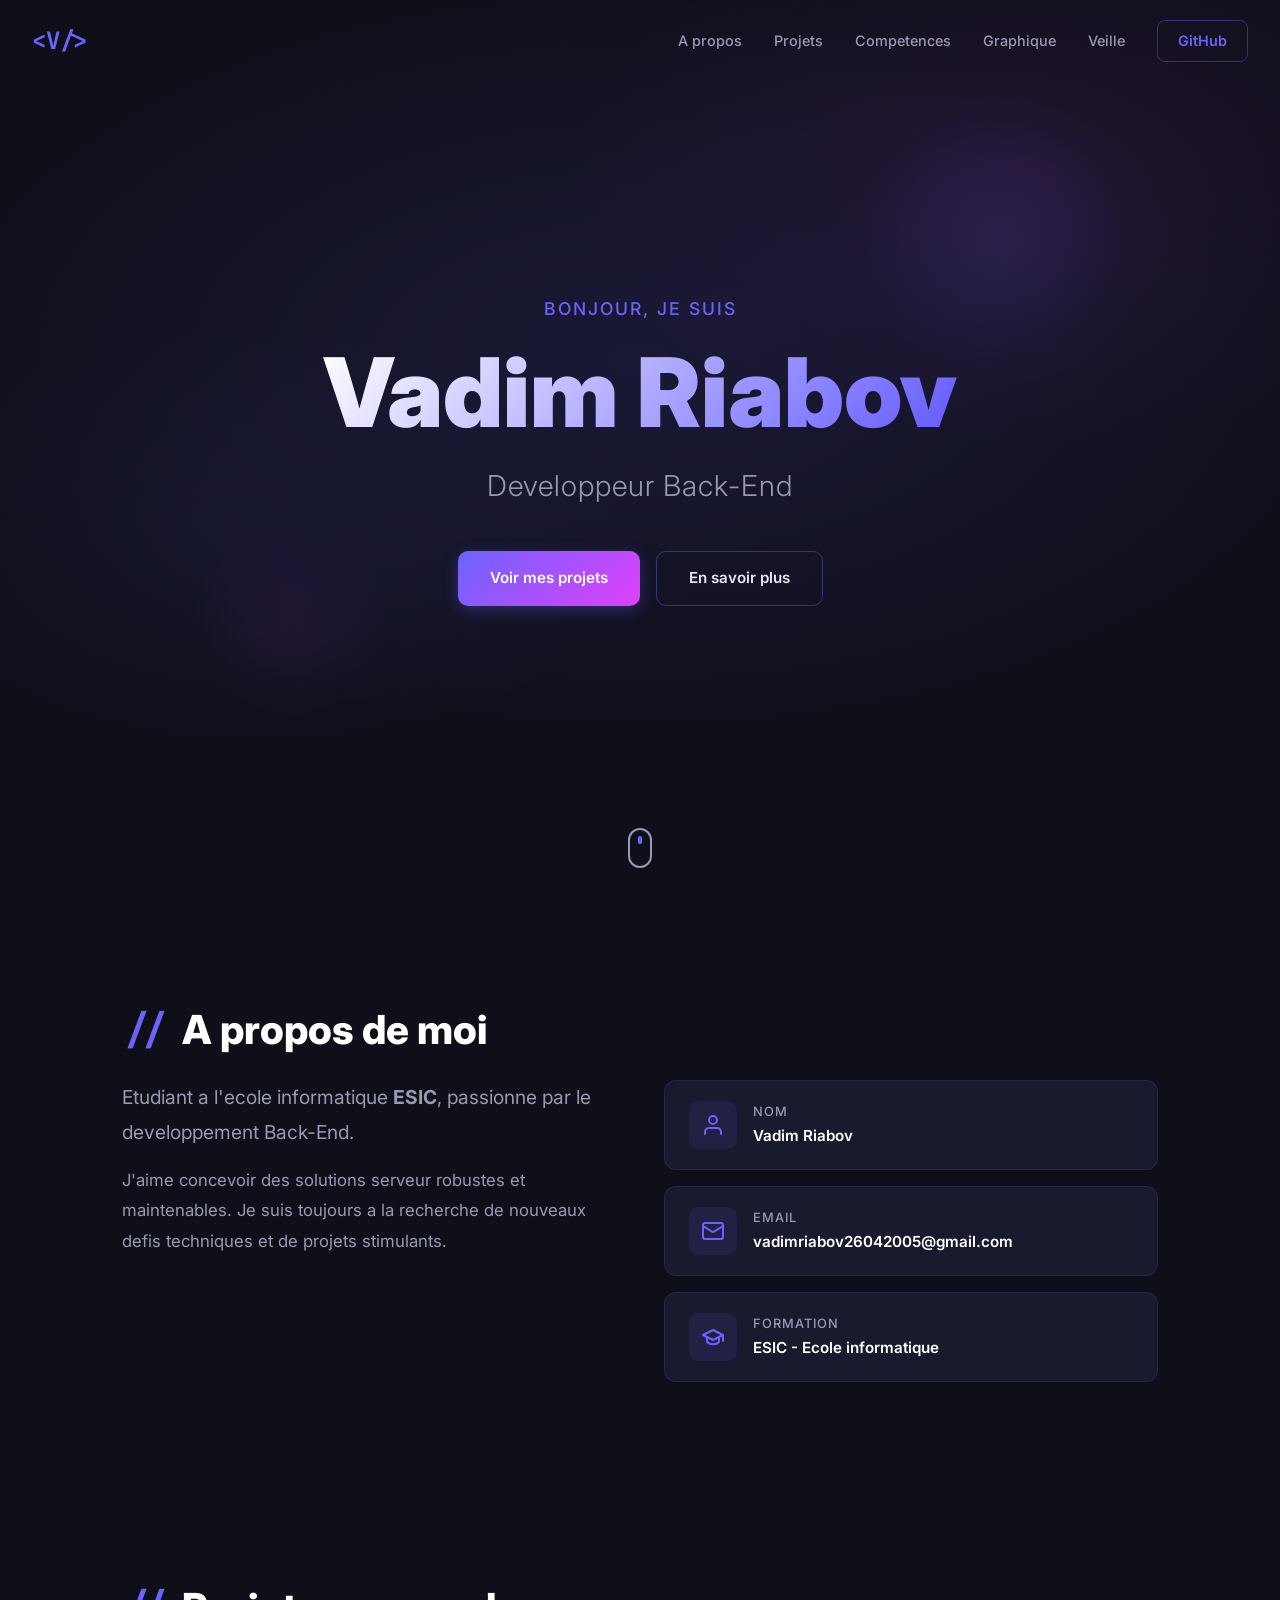
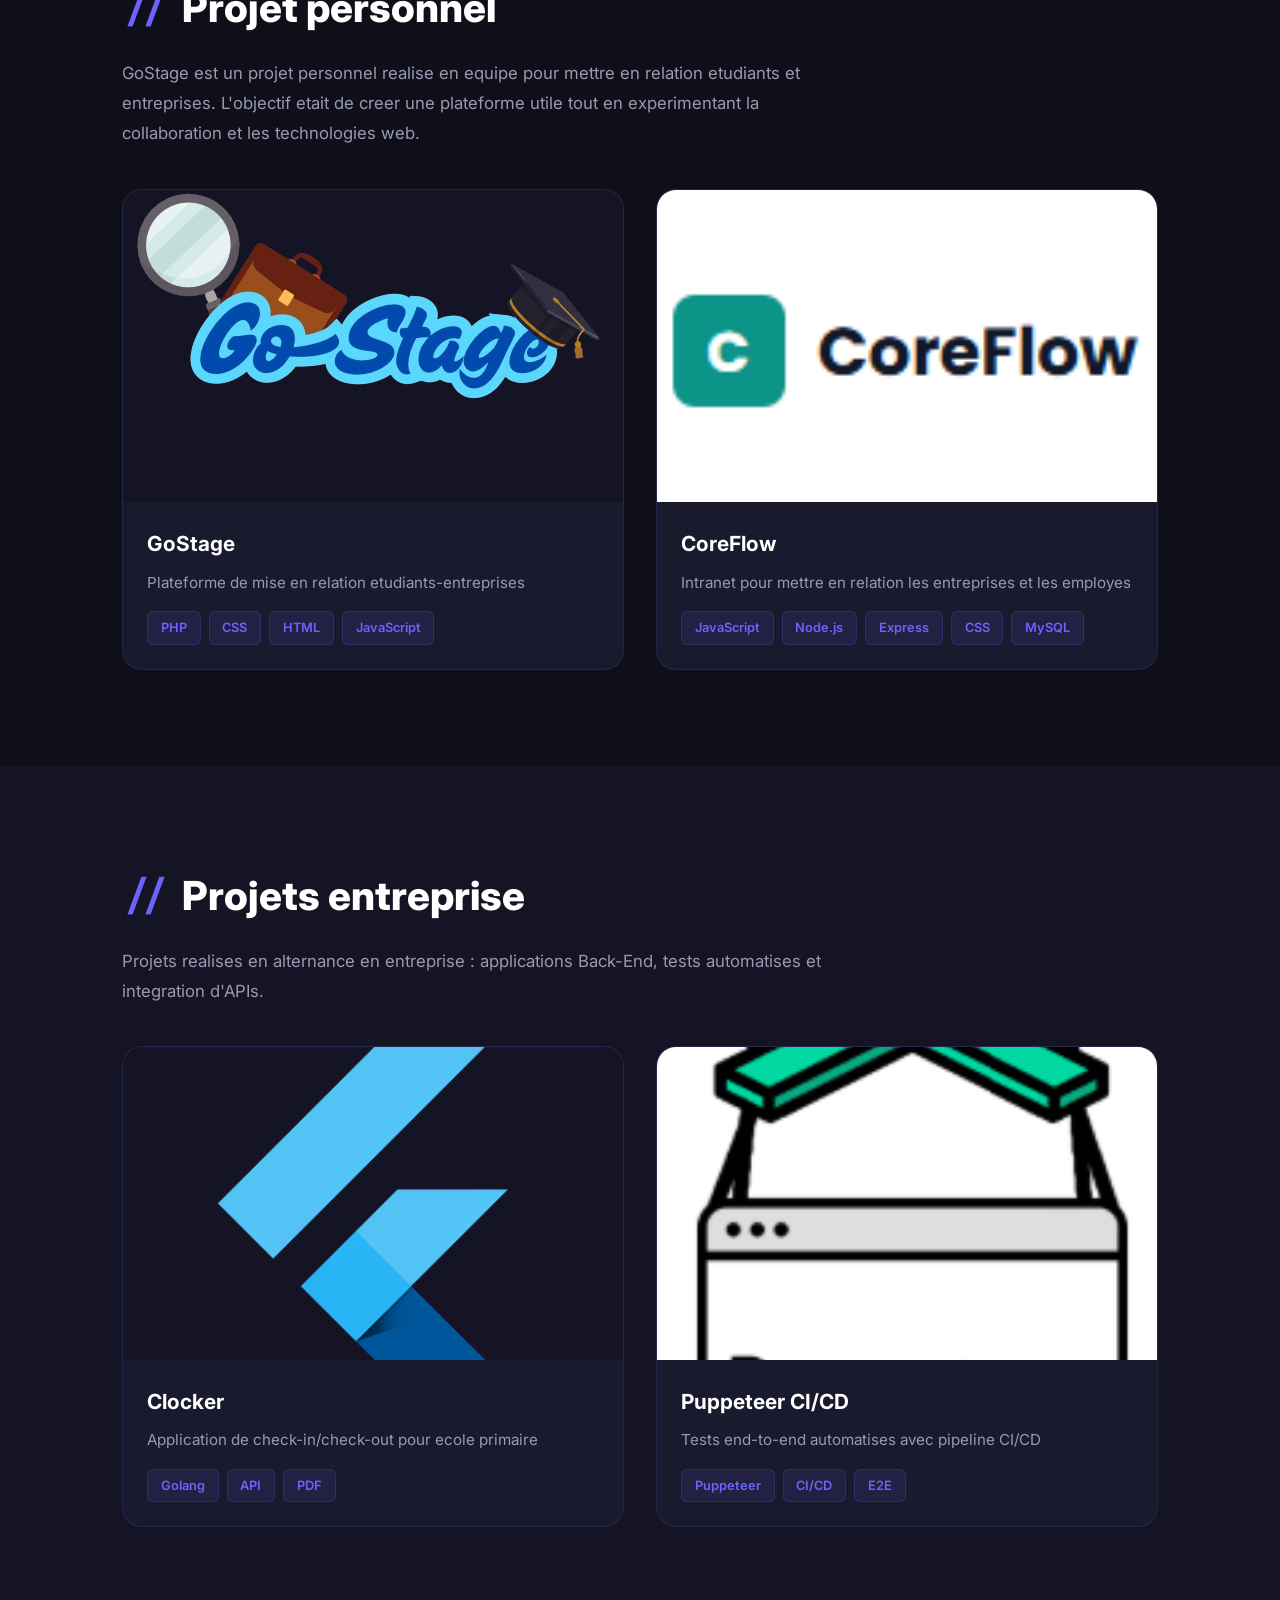
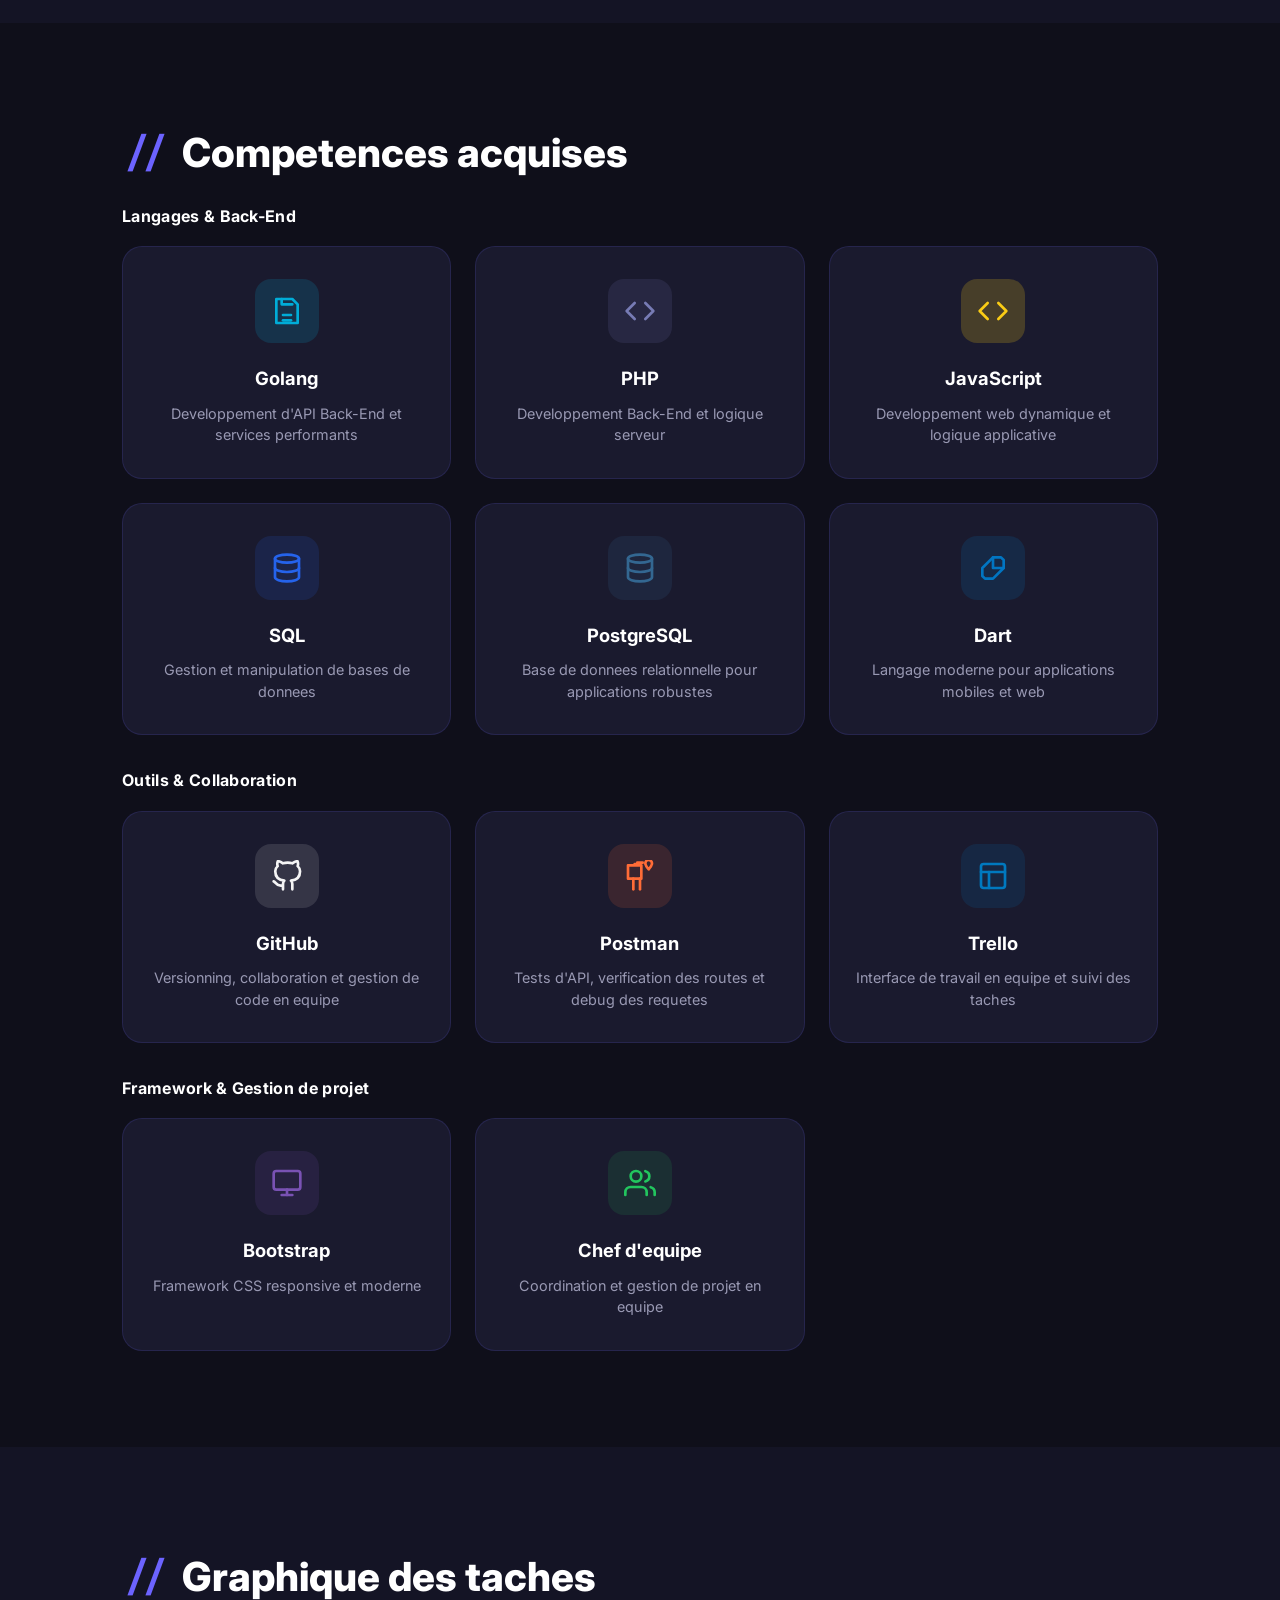
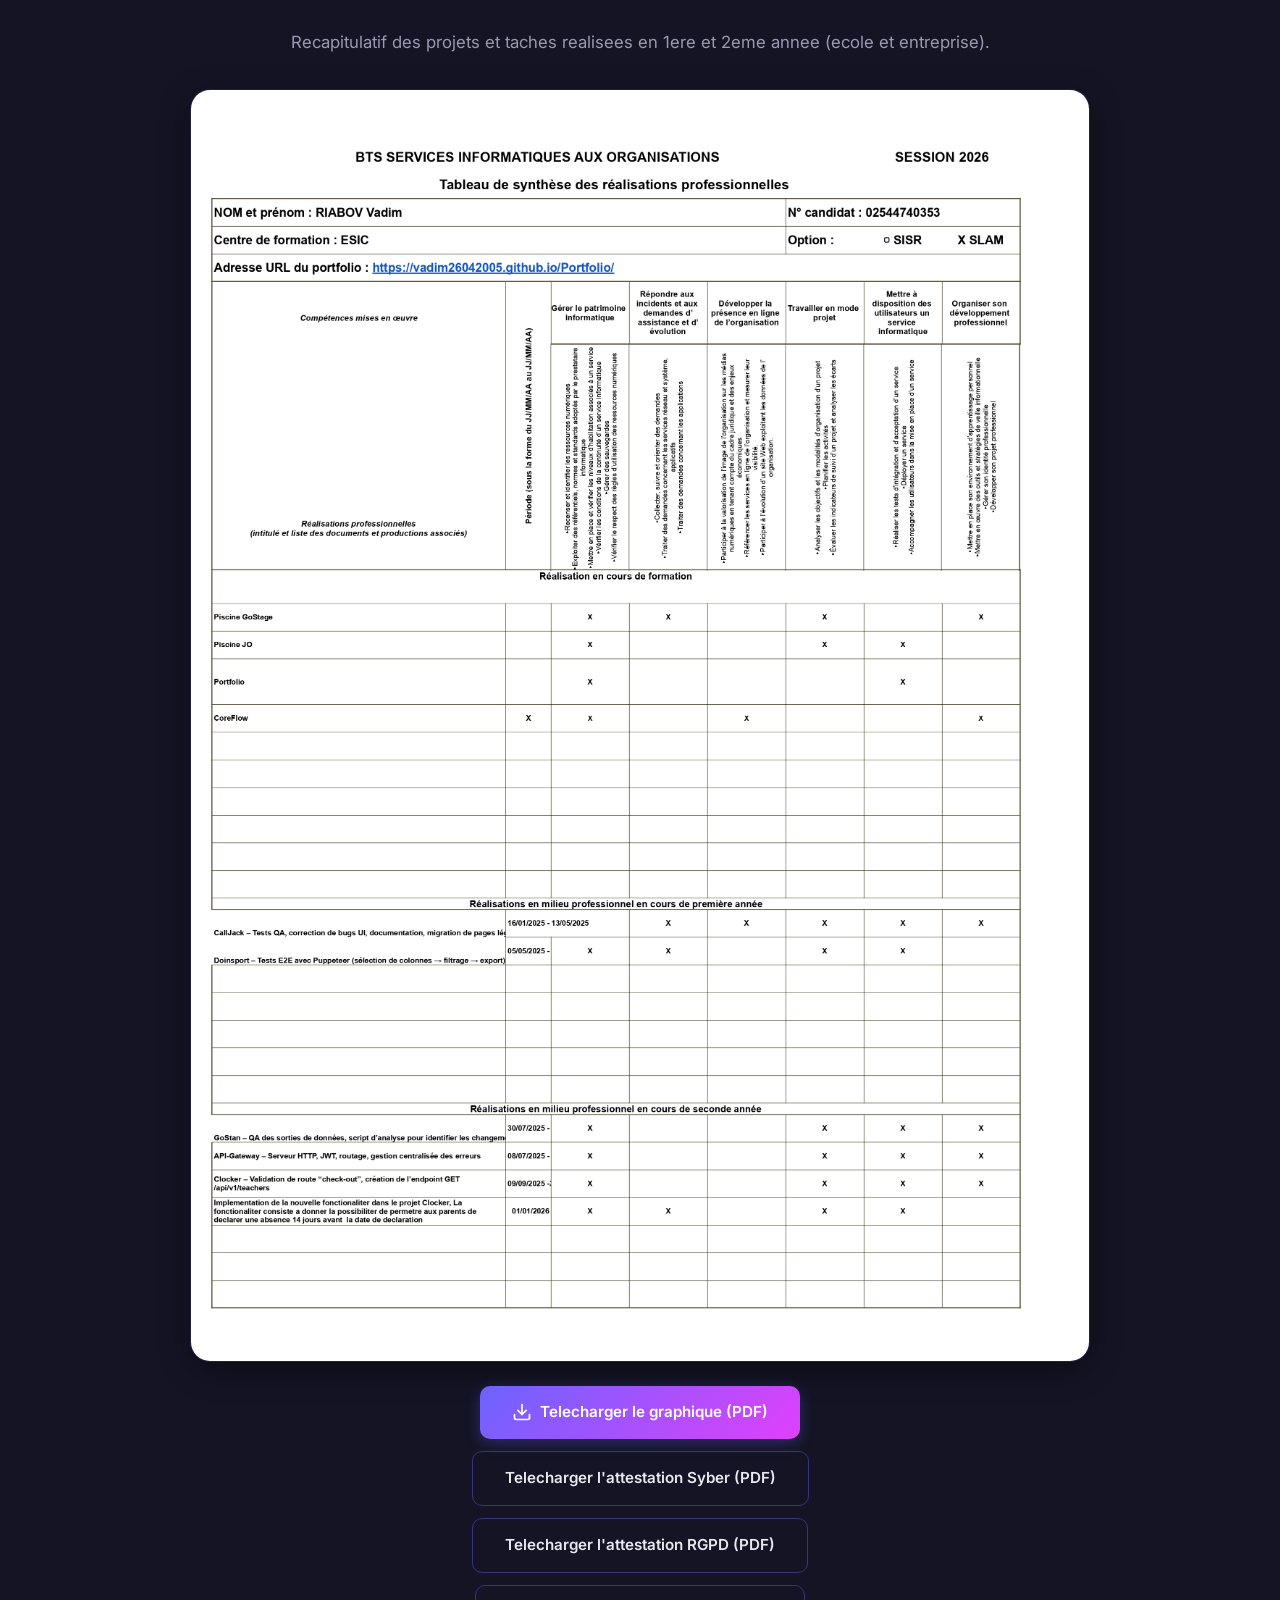
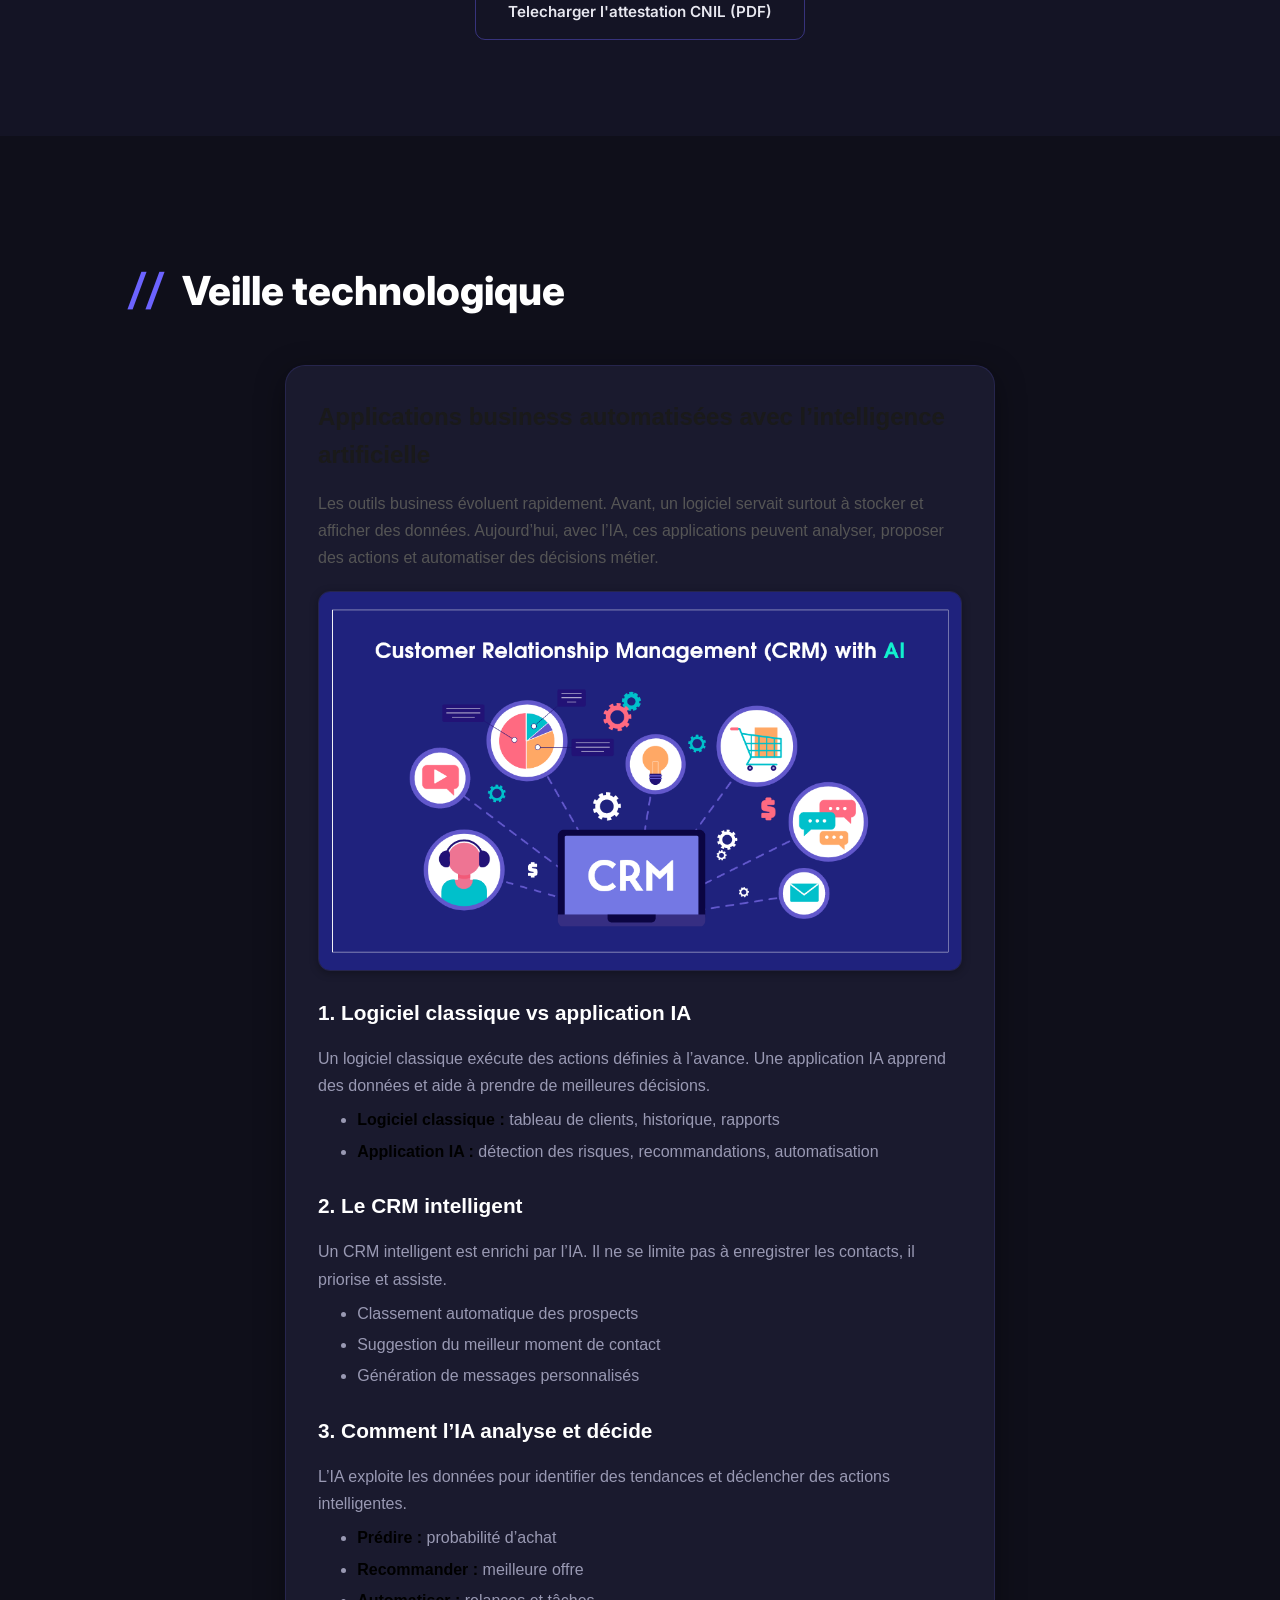
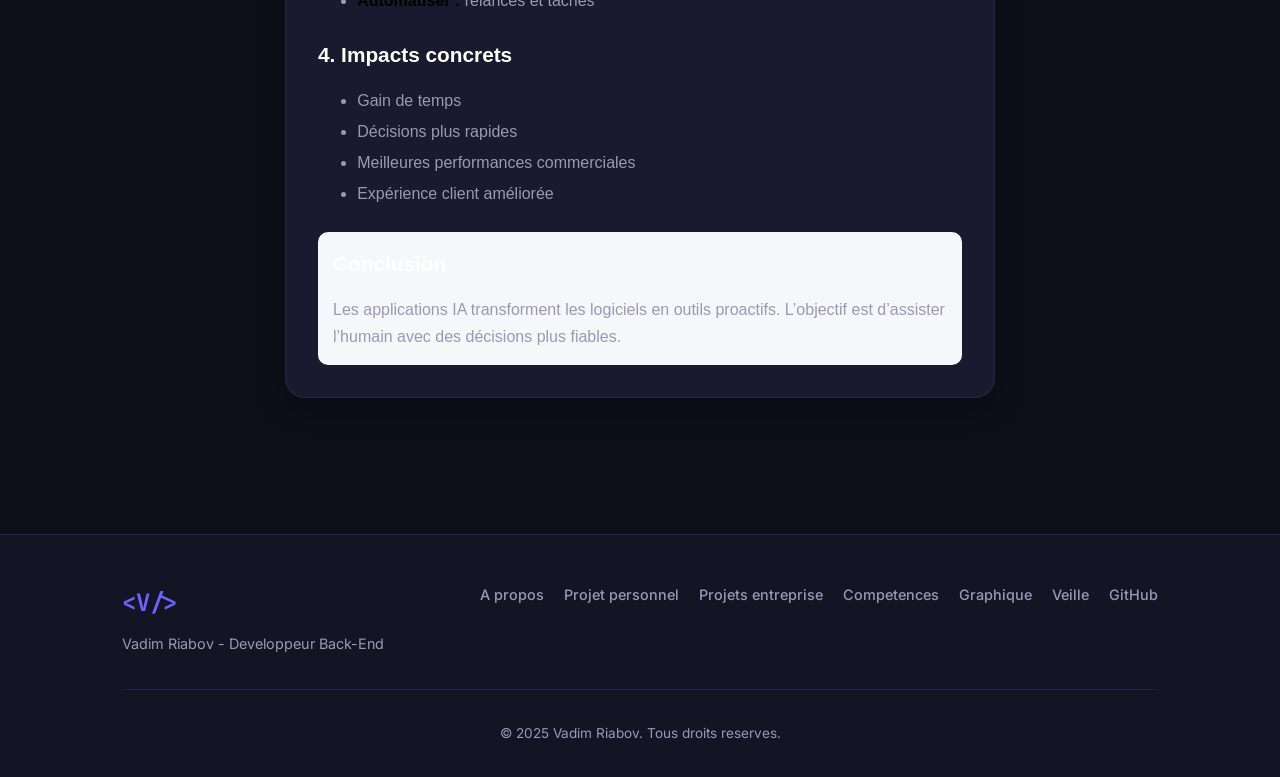
==== commit fb611ad5: "rajout de noueau document a telecharger concernat les certificat. Rajout de la vaille technologique." ====
--- a/index.html
+++ b/index.html
@@ -195,34 +195,100 @@
           <h2 class="section-title fade-up">
             <span class="title-accent">//</span> Competences acquises
           </h2>
-          <div class="skills-grid fade-up delay-1">
-            <div class="skill-card">
-              <div class="skill-icon">
-                <svg width="32" height="32" viewBox="0 0 24 24" fill="none" stroke="currentColor" stroke-width="2" stroke-linecap="round" stroke-linejoin="round"><path d="M17 21v-2a4 4 0 0 0-4-4H5a4 4 0 0 0-4 4v2"/><circle cx="9" cy="7" r="4"/><path d="M23 21v-2a4 4 0 0 0-3-3.87"/><path d="M16 3.13a4 4 0 0 1 0 7.75"/></svg>
-              </div>
-              <h3>Chef d'equipe</h3>
-              <p>Coordination et gestion de projet en equipe</p>
-            </div>
-            <div class="skill-card">
-              <div class="skill-icon">
-                <svg width="32" height="32" viewBox="0 0 24 24" fill="none" stroke="currentColor" stroke-width="2" stroke-linecap="round" stroke-linejoin="round"><polyline points="16 18 22 12 16 6"/><polyline points="8 6 2 12 8 18"/></svg>
-              </div>
-              <h3>PHP</h3>
-              <p>Developpement Back-End et logique serveur</p>
-            </div>
-            <div class="skill-card">
-              <div class="skill-icon">
-                <svg width="32" height="32" viewBox="0 0 24 24" fill="none" stroke="currentColor" stroke-width="2" stroke-linecap="round" stroke-linejoin="round"><rect x="2" y="3" width="20" height="14" rx="2"/><line x1="8" y1="21" x2="16" y2="21"/><line x1="12" y1="17" x2="12" y2="21"/></svg>
-              </div>
-              <h3>Bootstrap</h3>
-              <p>Framework CSS responsive et moderne</p>
-            </div>
-            <div class="skill-card">
-              <div class="skill-icon">
-                <svg width="32" height="32" viewBox="0 0 24 24" fill="none" stroke="currentColor" stroke-width="2" stroke-linecap="round" stroke-linejoin="round"><ellipse cx="12" cy="5" rx="9" ry="3"/><path d="M21 12c0 1.66-4 3-9 3s-9-1.34-9-3"/><path d="M3 5v14c0 1.66 4 3 9 3s9-1.34 9-3V5"/></svg>
-              </div>
-              <h3>SQL</h3>
-              <p>Gestion et manipulation de bases de donnees</p>
+          <div class="skills-categories fade-up delay-1">
+            <div class="skills-category">
+              <h3 class="skills-category-title">Langages & Back-End</h3>
+              <div class="skills-grid">
+                <div class="skill-card skill-golang">
+                  <div class="skill-icon">
+                    <svg width="32" height="32" viewBox="0 0 24 24" fill="none" stroke="currentColor" stroke-width="2" stroke-linecap="round" stroke-linejoin="round"><path d="M8 3h8l4 4v14H4V3h4z"/><path d="M8 3v4h8"/><path d="M9 15h6"/><path d="M9 19h6"/></svg>
+                  </div>
+                  <h3>Golang</h3>
+                  <p>Developpement d'API Back-End et services performants</p>
+                </div>
+                <div class="skill-card skill-php">
+                  <div class="skill-icon">
+                    <svg width="32" height="32" viewBox="0 0 24 24" fill="none" stroke="currentColor" stroke-width="2" stroke-linecap="round" stroke-linejoin="round"><polyline points="16 18 22 12 16 6"/><polyline points="8 6 2 12 8 18"/></svg>
+                  </div>
+                  <h3>PHP</h3>
+                  <p>Developpement Back-End et logique serveur</p>
+                </div>
+                <div class="skill-card skill-javascript">
+                  <div class="skill-icon">
+                    <svg width="32" height="32" viewBox="0 0 24 24" fill="none" stroke="currentColor" stroke-width="2" stroke-linecap="round" stroke-linejoin="round"><polyline points="16 18 22 12 16 6"/><polyline points="8 6 2 12 8 18"/></svg>
+                  </div>
+                  <h3>JavaScript</h3>
+                  <p>Developpement web dynamique et logique applicative</p>
+                </div>
+                <div class="skill-card skill-sql">
+                  <div class="skill-icon">
+                    <svg width="32" height="32" viewBox="0 0 24 24" fill="none" stroke="currentColor" stroke-width="2" stroke-linecap="round" stroke-linejoin="round"><ellipse cx="12" cy="5" rx="9" ry="3"/><path d="M21 12c0 1.66-4 3-9 3s-9-1.34-9-3"/><path d="M3 5v14c0 1.66 4 3 9 3s9-1.34 9-3V5"/></svg>
+                  </div>
+                  <h3>SQL</h3>
+                  <p>Gestion et manipulation de bases de donnees</p>
+                </div>
+                <div class="skill-card skill-postgresql">
+                  <div class="skill-icon">
+                    <svg width="32" height="32" viewBox="0 0 24 24" fill="none" stroke="currentColor" stroke-width="2" stroke-linecap="round" stroke-linejoin="round"><ellipse cx="12" cy="5" rx="9" ry="3"/><path d="M21 12c0 1.66-4 3-9 3s-9-1.34-9-3"/><path d="M3 5v14c0 1.66 4 3 9 3s9-1.34 9-3V5"/></svg>
+                  </div>
+                  <h3>PostgreSQL</h3>
+                  <p>Base de donnees relationnelle pour applications robustes</p>
+                </div>
+                <div class="skill-card skill-dart">
+                  <div class="skill-icon">
+                    <svg width="32" height="32" viewBox="0 0 24 24" fill="none" stroke="currentColor" stroke-width="2" stroke-linecap="round" stroke-linejoin="round"><path d="M4 12l8-8h6l2 2v6l-8 8H6l-2-2z"/><path d="M12 4v8h8"/></svg>
+                  </div>
+                  <h3>Dart</h3>
+                  <p>Langage moderne pour applications mobiles et web</p>
+                </div>
+              </div>
+            </div>
+
+            <div class="skills-category">
+              <h3 class="skills-category-title">Outils & Collaboration</h3>
+              <div class="skills-grid">
+                <div class="skill-card skill-github">
+                  <div class="skill-icon">
+                    <svg width="32" height="32" viewBox="0 0 24 24" fill="none" stroke="currentColor" stroke-width="2" stroke-linecap="round" stroke-linejoin="round"><path d="M9 19c-5 1.5-5-2.5-7-3m14 6v-4a3.5 3.5 0 0 0-1-2.5c3.3-.4 6.8-1.6 6.8-7.1A5.5 5.5 0 0 0 20 4.6 5.1 5.1 0 0 0 19.9 1S18.7.6 16 2.5a13.4 13.4 0 0 0-7 0C6.3.6 5.1 1 5.1 1A5.1 5.1 0 0 0 5 4.6 5.5 5.5 0 0 0 3.2 8.4c0 5.5 3.5 6.7 6.8 7.1a3.5 3.5 0 0 0-1 2.5v4"/></svg>
+                  </div>
+                  <h3>GitHub</h3>
+                  <p>Versionning, collaboration et gestion de code en equipe</p>
+                </div>
+                <div class="skill-card skill-postman">
+                  <div class="skill-icon">
+                    <svg width="32" height="32" viewBox="0 0 24 24" fill="none" stroke="currentColor" stroke-width="2" stroke-linecap="round" stroke-linejoin="round"><path d="M10 2h4"/><path d="M12 14v8"/><path d="M16 2.5a2.5 2.5 0 0 1 5 0c0 1.7-2.5 4.5-2.5 4.5S16 4.2 16 2.5z"/><path d="M8 3h2"/><path d="M3 4h10v10H3z"/><path d="M7 14v8"/></svg>
+                  </div>
+                  <h3>Postman</h3>
+                  <p>Tests d'API, verification des routes et debug des requetes</p>
+                </div>
+                <div class="skill-card skill-trello">
+                  <div class="skill-icon">
+                    <svg width="32" height="32" viewBox="0 0 24 24" fill="none" stroke="currentColor" stroke-width="2" stroke-linecap="round" stroke-linejoin="round"><rect x="3" y="3" width="18" height="18" rx="2"/><path d="M3 9h18"/><path d="M9 21V9"/></svg>
+                  </div>
+                  <h3>Trello</h3>
+                  <p>Interface de travail en equipe et suivi des taches</p>
+                </div>
+              </div>
+            </div>
+
+            <div class="skills-category">
+              <h3 class="skills-category-title">Framework & Gestion de projet</h3>
+              <div class="skills-grid">
+                <div class="skill-card skill-bootstrap">
+                  <div class="skill-icon">
+                    <svg width="32" height="32" viewBox="0 0 24 24" fill="none" stroke="currentColor" stroke-width="2" stroke-linecap="round" stroke-linejoin="round"><rect x="2" y="3" width="20" height="14" rx="2"/><line x1="8" y1="21" x2="16" y2="21"/><line x1="12" y1="17" x2="12" y2="21"/></svg>
+                  </div>
+                  <h3>Bootstrap</h3>
+                  <p>Framework CSS responsive et moderne</p>
+                </div>
+                <div class="skill-card skill-teamwork">
+                  <div class="skill-icon">
+                    <svg width="32" height="32" viewBox="0 0 24 24" fill="none" stroke="currentColor" stroke-width="2" stroke-linecap="round" stroke-linejoin="round"><path d="M17 21v-2a4 4 0 0 0-4-4H5a4 4 0 0 0-4 4v2"/><circle cx="9" cy="7" r="4"/><path d="M23 21v-2a4 4 0 0 0-3-3.87"/><path d="M16 3.13a4 4 0 0 1 0 7.75"/></svg>
+                  </div>
+                  <h3>Chef d'equipe</h3>
+                  <p>Coordination et gestion de projet en equipe</p>
+                </div>
+              </div>
             </div>
           </div>
         </div>
@@ -239,10 +305,21 @@
             <a href="documents/graph.pdf" class="graph-image-link" download title="Telecharger le graphique">
               <img src="documents/graph.jpg" alt="Graphique des taches - projets et activites 1ere et 2eme annee" class="graph-image" />
             </a>
-            <a href="documents/graph.pdf" class="btn btn-primary graph-download" download>
-              <svg width="20" height="20" viewBox="0 0 24 24" fill="none" stroke="currentColor" stroke-width="2" stroke-linecap="round" stroke-linejoin="round"><path d="M21 15v4a2 2 0 0 1-2 2H5a2 2 0 0 1-2-2v-4"/><polyline points="7 10 12 15 17 10"/><line x1="12" y1="15" x2="12" y2="3"/></svg>
-              Telecharger le graphique (PDF)
-            </a>
+            <div class="graph-download-list">
+              <a href="documents/graph.pdf" class="btn btn-primary graph-download" download>
+                <svg width="20" height="20" viewBox="0 0 24 24" fill="none" stroke="currentColor" stroke-width="2" stroke-linecap="round" stroke-linejoin="round"><path d="M21 15v4a2 2 0 0 1-2 2H5a2 2 0 0 1-2-2v-4"/><polyline points="7 10 12 15 17 10"/><line x1="12" y1="15" x2="12" y2="3"/></svg>
+                Telecharger le graphique (PDF)
+              </a>
+              <a href="documents/attestation_Syber.pdf" class="btn btn-outline graph-download" download>
+                Telecharger l'attestation Syber (PDF)
+              </a>
+              <a href="documents/atestation_de_suivie_rgpd.pdf" class="btn btn-outline graph-download" download>
+                Telecharger l'attestation RGPD (PDF)
+              </a>
+              <a href="documents/Attestation_de_suivi_cnil.pdf" class="btn btn-outline graph-download" download>
+                Telecharger l'attestation CNIL (PDF)
+              </a>
+            </div>
           </div>
         </div>
       </section>
@@ -254,9 +331,70 @@
             <span class="title-accent">//</span> Veille technologique
           </h2>
           <div class="veille-content fade-up delay-1">
-            <div class="veille-placeholder">
-              <svg width="48" height="48" viewBox="0 0 24 24" fill="none" stroke="currentColor" stroke-width="1.5" stroke-linecap="round" stroke-linejoin="round"><circle cx="12" cy="12" r="10"/><path d="M12 6v6l4 2"/></svg>
-              <p>Contenu a venir...</p>
+            <div class="veille-article">
+              <h2 class="veille-title">
+                Applications business automatisées avec l’intelligence artificielle
+              </h2>
+            
+              <p class="veille-intro">
+                Les outils business évoluent rapidement. Avant, un logiciel servait surtout à stocker et afficher des données.
+                Aujourd’hui, avec l’IA, ces applications peuvent analyser, proposer des actions et automatiser des décisions métier.
+              </p>
+            
+              <img src="image/CRM representation.png" alt="CRM intelligent avec IA" class="veille-image" />
+            
+              <section class="veille-section">
+                <h3>1. Logiciel classique vs application IA</h3>
+                <p>
+                  Un logiciel classique exécute des actions définies à l’avance. Une application IA apprend des données et aide à
+                  prendre de meilleures décisions.
+                </p>
+                <ul>
+                  <li><strong>Logiciel classique :</strong> tableau de clients, historique, rapports</li>
+                  <li><strong>Application IA :</strong> détection des risques, recommandations, automatisation</li>
+                </ul>
+              </section>
+            
+              <section class="veille-section">
+                <h3>2. Le CRM intelligent</h3>
+                <p>
+                  Un CRM intelligent est enrichi par l’IA. Il ne se limite pas à enregistrer les contacts, il priorise et assiste.
+                </p>
+                <ul>
+                  <li>Classement automatique des prospects</li>
+                  <li>Suggestion du meilleur moment de contact</li>
+                  <li>Génération de messages personnalisés</li>
+                </ul>
+              </section>
+            
+              <section class="veille-section">
+                <h3>3. Comment l’IA analyse et décide</h3>
+                <p>
+                  L’IA exploite les données pour identifier des tendances et déclencher des actions intelligentes.
+                </p>
+                <ul>
+                  <li><strong>Prédire :</strong> probabilité d’achat</li>
+                  <li><strong>Recommander :</strong> meilleure offre</li>
+                  <li><strong>Automatiser :</strong> relances et tâches</li>
+                </ul>
+              </section>
+            
+              <section class="veille-section">
+                <h3>4. Impacts concrets</h3>
+                <ul>
+                  <li>Gain de temps</li>
+                  <li>Décisions plus rapides</li>
+                  <li>Meilleures performances commerciales</li>
+                  <li>Expérience client améliorée</li>
+                </ul>
+              </section>
+            
+              <section class="veille-section conclusion">
+                <h3>Conclusion</h3>
+                <p>
+                  Les applications IA transforment les logiciels en outils proactifs. L’objectif est d’assister l’humain avec des décisions plus fiables.
+                </p>
+              </section>
             </div>
           </div>
         </div>
--- a/style.css
+++ b/style.css
@@ -620,7 +620,32 @@
   gap: 1.5rem;
 }
 
+.skills-categories {
+  display: flex;
+  flex-direction: column;
+  gap: 2rem;
+}
+
+.skills-category {
+  display: flex;
+  flex-direction: column;
+  gap: 1rem;
+}
+
+.skills-category-title {
+  font-size: 1rem;
+  font-weight: 700;
+  color: var(--text-heading);
+  letter-spacing: 0.02em;
+}
+
+.skills-category .skills-grid {
+  grid-template-columns: repeat(3, 1fr);
+}
+
 .skill-card {
+  --skill-color: var(--accent);
+  --skill-bg: rgba(108, 99, 255, 0.1);
   background: var(--bg-card);
   border: 1px solid var(--border);
   border-radius: var(--radius-lg);
@@ -659,18 +684,30 @@
   justify-content: center;
   width: 64px;
   height: 64px;
-  background: rgba(108, 99, 255, 0.1);
+  background: var(--skill-bg);
   border-radius: 16px;
-  color: var(--accent);
+  color: var(--skill-color);
   margin-bottom: 1.25rem;
   transition: var(--transition);
 }
 
 .skill-card:hover .skill-icon {
-  background: var(--accent);
+  background: var(--skill-color);
   color: white;
   transform: scale(1.1);
 }
+
+.skill-teamwork { --skill-color: #22c55e; --skill-bg: rgba(34, 197, 94, 0.12); }
+.skill-php { --skill-color: #777bb4; --skill-bg: rgba(119, 123, 180, 0.14); }
+.skill-bootstrap { --skill-color: #7952b3; --skill-bg: rgba(121, 82, 179, 0.14); }
+.skill-sql { --skill-color: #2563eb; --skill-bg: rgba(37, 99, 235, 0.14); }
+.skill-golang { --skill-color: #00add8; --skill-bg: rgba(0, 173, 216, 0.16); }
+.skill-javascript { --skill-color: #facc15; --skill-bg: rgba(250, 204, 21, 0.2); }
+.skill-postgresql { --skill-color: #336791; --skill-bg: rgba(51, 103, 145, 0.16); }
+.skill-dart { --skill-color: #0175c2; --skill-bg: rgba(1, 117, 194, 0.16); }
+.skill-github { --skill-color: #f5f5f5; --skill-bg: rgba(245, 245, 245, 0.12); }
+.skill-postman { --skill-color: #ff6c37; --skill-bg: rgba(255, 108, 55, 0.14); }
+.skill-trello { --skill-color: #0079bf; --skill-bg: rgba(0, 121, 191, 0.14); }
 
 .skill-card h3 {
   font-size: 1.15rem;
@@ -727,12 +764,77 @@
   display: inline-flex;
 }
 
+.graph-download-list {
+  display: flex;
+  flex-direction: column;
+  align-items: center;
+  gap: 0.75rem;
+  margin-top: 0.75rem;
+}
+
 /* ============================================
    VEILLE SECTION
    ============================================ */
-.veille-content {
-  max-width: 600px;
-}
+   .veille-content {
+    max-width: 750px;
+    margin: 40px auto;
+    padding: 0 20px;
+    font-family: Arial, sans-serif;
+  }
+  
+  .veille-article {
+    background: #ffffff;
+    padding: 30px;
+    border-radius: 16px;
+    box-shadow: 0 8px 25px rgba(0, 0, 0, 0.08);
+    line-height: 1.6;
+  }
+  
+  .veille-title {
+    font-size: 24px;
+    margin-bottom: 15px;
+    color: #1a1a1a;
+  }
+  
+  .veille-intro {
+    font-size: 16px;
+    color: #555;
+    margin-bottom: 20px;
+  }
+  
+  .veille-image {
+    width: 100%;
+    border-radius: 12px;
+    margin: 20px 0;
+  }
+  
+  .veille-section {
+    margin-top: 25px;
+  }
+  
+  .veille-section h3 {
+    font-size: 18px;
+    margin-bottom: 10px;
+    color: #2c3e50;
+  }
+  
+  .veille-section ul {
+    padding-left: 20px;
+  }
+  
+  .veille-section li {
+    margin-bottom: 8px;
+  }
+  
+  .veille-section strong {
+    color: #000;
+  }
+  
+  .conclusion {
+    background: #f5f7fa;
+    padding: 15px;
+    border-radius: 10px;
+  }
 
 .veille-placeholder {
   display: flex;
@@ -755,6 +857,50 @@
 .veille-placeholder p {
   font-style: italic;
   font-size: 1.05rem;
+}
+
+.veille-article {
+  background: var(--bg-card);
+  border: 1px solid var(--border);
+  border-radius: var(--radius-lg);
+  padding: 2rem;
+  color: var(--text-muted);
+  text-align: left;
+  box-shadow: var(--shadow-md);
+}
+
+.veille-article h3 {
+  color: var(--text-heading);
+  font-size: 1.3rem;
+  margin-bottom: 1rem;
+}
+
+.veille-article h4 {
+  color: var(--text-heading);
+  font-size: 1.05rem;
+  margin: 1.25rem 0 0.6rem;
+}
+
+.veille-article p {
+  line-height: 1.7;
+}
+
+.veille-image {
+  width: 100%;
+  height: auto;
+  border-radius: 12px;
+  border: 1px solid var(--border);
+  margin: 0.5rem 0 1rem;
+  box-shadow: var(--shadow-sm);
+}
+
+.veille-article ul {
+  margin: 0.5rem 0 0.75rem 1.2rem;
+}
+
+.veille-article li {
+  margin-bottom: 0.35rem;
+  line-height: 1.6;
 }
 
 /* ============================================
